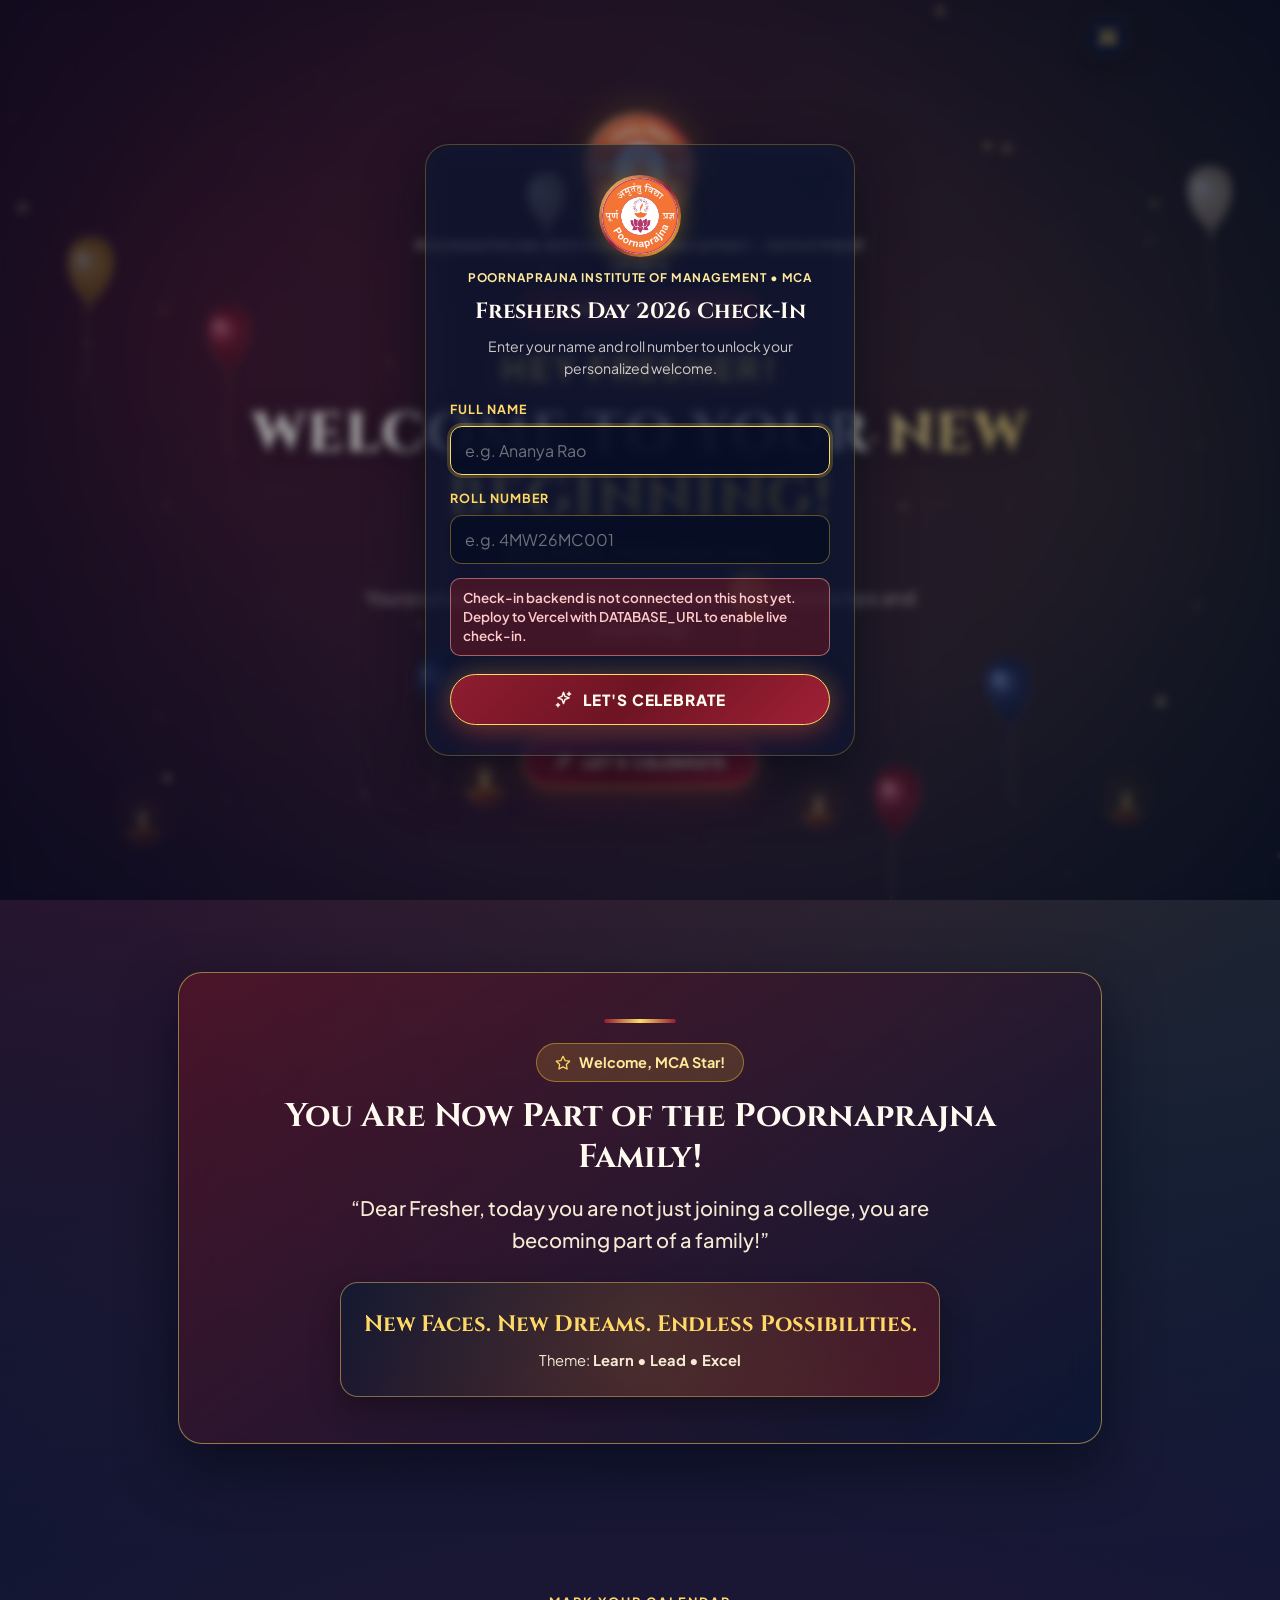
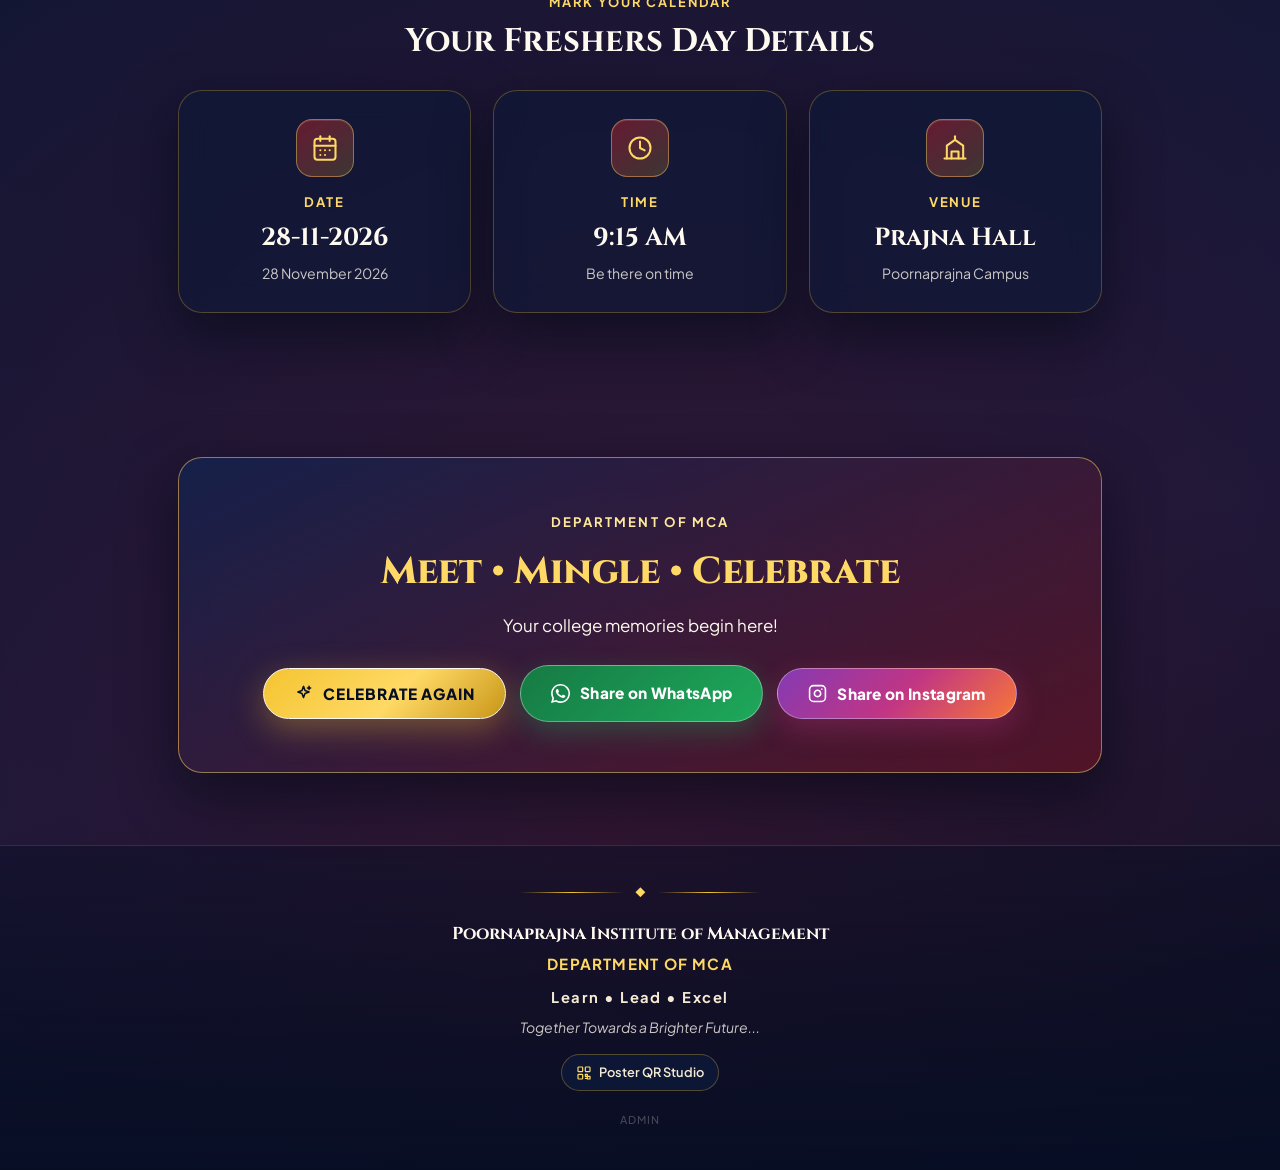
==== index.html @ b419ce78 "Add files via upload" ====
<!DOCTYPE html>
<html lang="en">
<head>
  <meta charset="UTF-8">
  <meta name="viewport" content="width=device-width, initial-scale=1.0, viewport-fit=cover">
  <title>Freshers Day 2026 | Poornaprajna Institute of Management – Department of MCA</title>
  <meta name="description" content="Welcome Freshers 2026! Poornaprajna Institute of Management – Department of MCA invites you to Freshers Day 2026 on 28 November 2026 at 9:15 AM in Prajna Hall. Learn • Lead • Excel.">
  <meta name="theme-color" content="#0A1633">

  <!-- Open Graph / WhatsApp Link Preview -->
  <meta property="og:type" content="website">
  <meta property="og:url" content="https://pim-freshers-2026.vercel.app/">
  <meta property="og:title" content="Welcome Freshers 2026 | Poornaprajna Institute of Management – Department of MCA">
  <meta property="og:description" content="A New Chapter Begins! Join us on 28 November 2026 at 9:15 AM in Prajna Hall. Together Towards a Brighter Future.">
  <link rel="canonical" href="https://pim-freshers-2026.vercel.app/">

  <!-- Favicon & PWA -->
  <link rel="icon" type="image/png" href="assets/logo.png">
  <link rel="apple-touch-icon" href="assets/logo.png">
  <link rel="manifest" href="manifest.webmanifest">

  <!-- Fonts with fast swap & system fallbacks -->
  <link rel="preconnect" href="https://fonts.googleapis.com">
  <link rel="preconnect" href="https://fonts.gstatic.com" crossorigin>
  <link href="https://fonts.googleapis.com/css2?family=Cinzel:wght@600;700;800&family=Plus+Jakarta+Sans:wght@400;500;600;700;800&display=swap" rel="stylesheet">

  <link rel="stylesheet" href="styles.css?v=10">
</head>
<body class="no-copy awaiting-session">
  <!-- Layer 1: Celebratory Floating Balloons & Starlight Sparkles -->
  <canvas id="bg-geometry-canvas" aria-hidden="true"></canvas>

  <!-- Layer 2: 3D Confetti Burst & Subtle Continuous Background Flutter -->
  <canvas id="confetti-canvas" aria-hidden="true"></canvas>

  <!-- Subtle Ambient Vignette -->
  <div class="ambient-vignette" aria-hidden="true"></div>

  <!-- Quick Check-In Gate (Shown only when no server-side session cookie is present) -->
  <div id="checkin-gate" class="checkin-gate" role="dialog" aria-modal="true" aria-labelledby="checkin-title" hidden>
    <div class="checkin-card glass-card">
      <div class="checkin-logo-ring">
        <img src="assets/logo.png" alt="Poornaprajna Institute of Management Official Logo" class="college-logo" width="84" height="84">
      </div>
      <p class="checkin-org">Poornaprajna Institute of Management • MCA</p>
      <h2 id="checkin-title" class="checkin-title">Freshers Day 2026 Check-In</h2>
      <p class="checkin-sub">Enter your name and roll number to unlock your personalized welcome.</p>

      <form id="checkin-form" class="checkin-form" novalidate>
        <div class="field-group">
          <label for="checkin-name">Full Name</label>
          <input
            id="checkin-name"
            name="name"
            type="text"
            placeholder="e.g. Ananya Rao"
            autocomplete="name"
            minlength="2"
            maxlength="80"
            required
          >
        </div>

        <div class="field-group">
          <label for="checkin-roll">Roll Number</label>
          <input
            id="checkin-roll"
            name="rollNo"
            type="text"
            placeholder="e.g. 4MW26MC001"
            autocomplete="off"
            autocapitalize="characters"
            minlength="2"
            maxlength="24"
            required
          >
        </div>

        <!-- Honeypot -->
        <input id="checkin-website" name="website" type="text" tabindex="-1" autocomplete="off" class="hp-field" aria-hidden="true">

        <p id="checkin-error" class="checkin-error" role="alert" hidden></p>

        <button id="checkin-submit" class="glow-btn primary-btn checkin-submit-btn" type="submit">
          <svg class="btn-icon" viewBox="0 0 24 24" fill="none" stroke="currentColor" stroke-width="1.9" stroke-linecap="round" stroke-linejoin="round" aria-hidden="true">
            <path d="M12 3l1.9 5.1L19 10l-5.1 1.9L12 17l-1.9-5.1L5 10l5.1-1.9z"/>
            <path d="M19 3v4M21 5h-4M5 17v4M7 19H3"/>
          </svg>
          <span>LET'S CELEBRATE</span>
        </button>
      </form>
    </div>
  </div>

  <!-- Minimal Floating Top Bar: Icon-Only Music Toggle -->
  <header class="top-bar">
    <div class="top-bar-inner">
      <button
        id="music-toggle"
        class="music-icon-btn"
        type="button"
        aria-pressed="false"
        aria-label="Toggle celebration chime music"
        title="Play celebration music"
      >
        <!-- Off state: Muted Music Note -->
        <svg class="icon-svg icon-music-off" viewBox="0 0 24 24" fill="none" stroke="currentColor" stroke-width="1.8" stroke-linecap="round" stroke-linejoin="round" aria-hidden="true">
          <path d="M9 18V5l12-2v13"/>
          <circle cx="6" cy="18" r="3"/>
          <circle cx="18" cy="16" r="3"/>
          <line x1="2" y1="2" x2="22" y2="22"/>
        </svg>
        <!-- On state: Animated Equalizer Waves -->
        <svg class="icon-svg icon-music-on" viewBox="0 0 24 24" fill="none" stroke="currentColor" stroke-width="2" stroke-linecap="round" aria-hidden="true">
          <line class="eq-bar eq-1" x1="4" y1="10" x2="4" y2="14"/>
          <line class="eq-bar eq-2" x1="9" y1="6" x2="9" y2="18"/>
          <line class="eq-bar eq-3" x1="14" y1="4" x2="14" y2="20"/>
          <line class="eq-bar eq-4" x1="19" y1="8" x2="19" y2="16"/>
        </svg>
      </button>
    </div>
  </header>

  <main id="main-content">
    <!-- SECTION 1: Welcome Screen -->
    <section id="welcome" class="section hero-section" aria-labelledby="hero-heading">
      <div class="container hero-container">
        <!-- Official College Logo -->
        <div class="logo-wrapper reveal-item">
          <div class="logo-ring">
            <img
              id="college-logo"
              src="assets/logo.png"
              alt="Poornaprajna Institute of Management Official Logo"
              class="college-logo"
              width="124"
              height="124"
              decoding="async"
            >
          </div>
          <p class="institution-banner">
            Poornaprajna Institute of Management – Department of MCA
          </p>
        </div>

        <div class="badge-row reveal-item">
          <span class="chapter-badge">
            <svg class="inline-icon" viewBox="0 0 24 24" fill="none" stroke="currentColor" stroke-width="1.8" stroke-linecap="round" stroke-linejoin="round" aria-hidden="true">
              <path d="M12 2l2.4 7.2L22 12l-7.6 2.8L12 22l-2.4-7.2L2 12l7.6-2.8z"/>
            </svg>
            <span>A New Chapter Begins!</span>
          </span>
        </div>

        <p id="hey-fresher-text" class="hey-fresher reveal-item">HEY FRESHER!</p>

        <h1 id="hero-heading" class="hero-title reveal-item">
          WELCOME TO YOUR <span class="gold-shimmer">NEW BEGINNING!</span>
        </h1>

        <p class="welcome-year-tag reveal-item">WELCOME FRESHERS 2026</p>

        <p class="hero-message reveal-item">
          Your journey starts here. Make memories, build friendships and dream big!
        </p>

        <!-- Quick Event Summary Strip -->
        <div class="hero-meta-strip reveal-item" aria-label="Quick event summary">
          <span class="meta-item">
            <svg class="inline-icon" viewBox="0 0 24 24" fill="none" stroke="currentColor" stroke-width="1.8" stroke-linecap="round" stroke-linejoin="round" aria-hidden="true">
              <rect x="3" y="4" width="18" height="18" rx="2"/>
              <line x1="16" y1="2" x2="16" y2="6"/>
              <line x1="8" y1="2" x2="8" y2="6"/>
              <line x1="3" y1="10" x2="21" y2="10"/>
            </svg>
            <span>28 Nov 2026</span>
          </span>
          <span class="meta-sep" aria-hidden="true">•</span>
          <span class="meta-item">
            <svg class="inline-icon" viewBox="0 0 24 24" fill="none" stroke="currentColor" stroke-width="1.8" stroke-linecap="round" stroke-linejoin="round" aria-hidden="true">
              <circle cx="12" cy="12" r="9"/>
              <polyline points="12 7 12 12 15.5 14"/>
            </svg>
            <span>9:15 AM</span>
          </span>
          <span class="meta-sep" aria-hidden="true">•</span>
          <span class="meta-item">
            <svg class="inline-icon" viewBox="0 0 24 24" fill="none" stroke="currentColor" stroke-width="1.8" stroke-linecap="round" stroke-linejoin="round" aria-hidden="true">
              <path d="M12 21s-6-5.33-6-10a6 6 0 1 1 12 0c0 4.67-6 10-6 10z"/>
              <circle cx="12" cy="11" r="2.2"/>
            </svg>
            <span>Prajna Hall</span>
          </span>
        </div>

        <div class="hero-cta-wrap reveal-item">
          <button id="btn-celebrate" class="glow-btn primary-btn" type="button">
            <svg class="btn-icon" viewBox="0 0 24 24" fill="none" stroke="currentColor" stroke-width="1.9" stroke-linecap="round" stroke-linejoin="round" aria-hidden="true">
              <path d="M12 3l1.9 5.1L19 10l-5.1 1.9L12 17l-1.9-5.1L5 10l5.1-1.9z"/>
              <path d="M19 3v4M21 5h-4M5 17v4M7 19H3"/>
            </svg>
            <span>LET'S CELEBRATE</span>
          </button>
        </div>
      </div>
    </section>

    <!-- SECTION 2: Personal Greeting -->
    <section id="greeting" class="section greeting-section" aria-labelledby="greeting-heading">
      <div class="container">
        <div class="glass-card personal-card reveal-on-scroll">
          <div class="card-accent-line" aria-hidden="true"></div>
          <div class="star-greeting-badge">
            <svg class="inline-icon" viewBox="0 0 24 24" fill="none" stroke="currentColor" stroke-width="1.9" stroke-linecap="round" stroke-linejoin="round" aria-hidden="true">
              <polygon points="12 2 15.09 8.26 22 9.27 17 14.14 18.18 21.02 12 17.77 5.82 21.02 7 14.14 2 9.27 8.91 8.26 12 2"/>
            </svg>
            <span>Welcome, <span id="fresher-name">MCA Star</span>!</span>
          </div>
          <h2 id="greeting-heading" class="section-heading">
            You Are Now Part of the Poornaprajna Family!
          </h2>
          <p class="greeting-quote">
            “Dear Fresher, today you are not just joining a college, you are becoming part of a family!”
          </p>

          <div class="dream-card">
            <div class="dream-card-glow" aria-hidden="true"></div>
            <p class="dream-card-text">
              New Faces. New Dreams. Endless Possibilities.
            </p>
            <p class="dream-card-sub">
              Theme: <strong>Learn • Lead • Excel</strong>
            </p>
          </div>
        </div>
      </div>
    </section>

    <!-- SECTION 3: Event Information -->
    <section id="event-info" class="section info-section" aria-labelledby="info-heading">
      <div class="container">
        <div class="section-header reveal-on-scroll">
          <span class="section-kicker">Mark Your Calendar</span>
          <h2 id="info-heading" class="section-heading">Your Freshers Day Details</h2>
        </div>

        <div class="info-grid">
          <article class="glass-card info-card reveal-on-scroll">
            <div class="info-icon-wrap" aria-hidden="true">
              <svg class="card-svg-icon" viewBox="0 0 24 24" fill="none" stroke="currentColor" stroke-width="1.75" stroke-linecap="round" stroke-linejoin="round">
                <rect x="3" y="4" width="18" height="18" rx="2.5"/>
                <line x1="16" y1="2" x2="16" y2="6"/>
                <line x1="8" y1="2" x2="8" y2="6"/>
                <line x1="3" y1="10" x2="21" y2="10"/>
                <path d="M8 14h.01M12 14h.01M16 14h.01M8 18h.01M12 18h.01"/>
              </svg>
            </div>
            <p class="info-label">Date</p>
            <p class="info-value">28-11-2026</p>
            <p class="info-sub">28 November 2026</p>
          </article>

          <article class="glass-card info-card reveal-on-scroll">
            <div class="info-icon-wrap" aria-hidden="true">
              <svg class="card-svg-icon" viewBox="0 0 24 24" fill="none" stroke="currentColor" stroke-width="1.75" stroke-linecap="round" stroke-linejoin="round">
                <circle cx="12" cy="12" r="9"/>
                <polyline points="12 6.5 12 12 16 14"/>
              </svg>
            </div>
            <p class="info-label">Time</p>
            <p class="info-value">9:15 AM</p>
            <p class="info-sub">Be there on time</p>
          </article>

          <article class="glass-card info-card reveal-on-scroll">
            <div class="info-icon-wrap" aria-hidden="true">
              <svg class="card-svg-icon" viewBox="0 0 24 24" fill="none" stroke="currentColor" stroke-width="1.75" stroke-linecap="round" stroke-linejoin="round">
                <path d="M3 21h18"/>
                <path d="M5 21V10l7-5 7 5v11"/>
                <path d="M9 21v-6h6v6"/>
                <path d="M12 5V2"/>
              </svg>
            </div>
            <p class="info-label">Venue</p>
            <p class="info-value">Prajna Hall</p>
            <p class="info-sub">Poornaprajna Campus</p>
          </article>
        </div>
      </div>
    </section>

    <!-- SECTION 4: Celebration -->
    <section id="celebration" class="section celebration-section" aria-labelledby="celebration-heading">
      <div class="container">
        <div class="glass-card celebration-card reveal-on-scroll">
          <span class="celebration-kicker">Department of MCA</span>
          <h2 id="celebration-heading" class="celebration-title">
            Meet • Mingle • Celebrate
          </h2>
          <p class="celebration-subtitle">
            Your college memories begin here!
          </p>

          <div class="celebration-actions">
            <button id="btn-celebrate-again" class="glow-btn gold-btn" type="button">
              <svg class="btn-icon" viewBox="0 0 24 24" fill="none" stroke="currentColor" stroke-width="2" stroke-linecap="round" stroke-linejoin="round" aria-hidden="true">
                <path d="M12 3l1.9 5.1L19 10l-5.1 1.9L12 17l-1.9-5.1L5 10l5.1-1.9z"/>
                <path d="M19 3v4M21 5h-4"/>
              </svg>
              <span>CELEBRATE AGAIN</span>
            </button>

            <a
              id="btn-whatsapp-share"
              class="glow-btn whatsapp-btn"
              href="https://wa.me/?text=Welcome%20to%20Poornaprajna%20Institute%20of%20Management%20%E2%80%93%20Department%20of%20MCA%20Freshers%20Day%202026!"
              target="_blank"
              rel="noopener noreferrer"
            >
              <svg class="btn-icon" viewBox="0 0 24 24" fill="currentColor" aria-hidden="true">
                <path d="M20.52 3.48A11.86 11.86 0 0 0 12.06 0C5.47 0 .11 5.36.11 11.95c0 2.11.55 4.16 1.6 5.98L0 24l6.23-1.63a11.9 11.9 0 0 0 5.83 1.49h.01c6.59 0 11.95-5.36 11.95-11.95 0-3.19-1.24-6.19-3.5-8.43zm-8.46 18.36h-.01a9.9 9.9 0 0 1-5.04-1.38l-.36-.21-3.7.97.99-3.6-.24-.37a9.89 9.89 0 0 1-1.52-5.3c0-5.47 4.45-9.92 9.93-9.92 2.65 0 5.14 1.03 7.01 2.91a9.86 9.86 0 0 1 2.91 7.01c0 5.47-4.46 9.92-9.93 9.92zm5.45-7.43c-.3-.15-1.76-.87-2.04-.97-.27-.1-.47-.15-.67.15-.2.3-.77.97-.94 1.17-.17.2-.35.22-.65.07-.3-.15-1.26-.46-2.4-1.48-.89-.79-1.49-1.77-1.66-2.07-.17-.3-.02-.46.13-.61.13-.13.3-.35.45-.52.15-.17.2-.3.3-.5.1-.2.05-.37-.02-.52-.07-.15-.67-1.62-.92-2.22-.24-.58-.49-.5-.67-.51h-.57c-.2 0-.52.07-.8.37-.27.3-1.04 1.02-1.04 2.49s1.07 2.89 1.22 3.09c.15.2 2.1 3.2 5.08 4.49.71.31 1.27.49 1.7.63.71.23 1.36.2 1.87.12.57-.09 1.76-.72 2.01-1.41.25-.7.25-1.29.17-1.41-.07-.12-.27-.2-.57-.35z"/>
              </svg>
              <span>Share on WhatsApp</span>
            </a>

            <button id="btn-instagram-share" class="glow-btn instagram-btn" type="button">
              <svg class="btn-icon" viewBox="0 0 24 24" fill="none" stroke="currentColor" stroke-width="2" stroke-linecap="round" stroke-linejoin="round" aria-hidden="true">
                <rect x="2" y="2" width="20" height="20" rx="5" ry="5"/>
                <path d="M16 11.37A4 4 0 1 1 12.63 8 4 4 0 0 1 16 11.37z"/>
                <line x1="17.5" y1="6.5" x2="17.51" y2="6.5"/>
              </svg>
              <span>Share on Instagram</span>
            </button>
          </div>
        </div>
      </div>
    </section>
  </main>

  <!-- Live toast announcement for celebration taps -->
  <div id="celebration-toast" class="celebration-toast" role="status" aria-live="polite" hidden>
    <svg class="inline-icon" viewBox="0 0 24 24" fill="none" stroke="currentColor" stroke-width="2" stroke-linecap="round" stroke-linejoin="round" aria-hidden="true">
      <polygon points="12 2 15.09 8.26 22 9.27 17 14.14 18.18 21.02 12 17.77 5.82 21.02 7 14.14 2 9.27 8.91 8.26 12 2"/>
    </svg>
    <span id="celebration-toast-text">Welcome, MCA Star! Let the celebrations begin!</span>
  </div>

  <!-- SECTION 5: Footer -->
  <footer class="site-footer">
    <div class="container footer-inner">
      <div class="footer-crest-line" aria-hidden="true">
        <span></span>
        <span class="diamond">◆</span>
        <span></span>
      </div>
      <p class="footer-inst">Poornaprajna Institute of Management</p>
      <p class="footer-dept">Department of MCA</p>
      <p class="footer-theme">Learn • Lead • Excel</p>
      <p class="footer-tagline">Together Towards a Brighter Future...</p>
      <p class="footer-qr-link-wrap">
        <a href="qr.html" class="footer-qr-link">
          <svg class="inline-icon" viewBox="0 0 24 24" fill="none" stroke="currentColor" stroke-width="1.8" stroke-linecap="round" stroke-linejoin="round" aria-hidden="true">
            <rect x="3" y="3" width="7" height="7" rx="1"/>
            <rect x="14" y="3" width="7" height="7" rx="1"/>
            <rect x="3" y="14" width="7" height="7" rx="1"/>
            <path d="M14 14h3v3h-3zM17 17h4v4h-4zM14 20h3"/>
          </svg>
          <span>Poster QR Studio</span>
        </a>
      </p>
      <p class="footer-admin-wrap">
        <a href="admin.html" class="footer-admin-link" aria-label="Coordinator Portal">Admin</a>
      </p>
    </div>
  </footer>

  <script src="app.js?v=10"></script>
</body>
</html>
---- styles.css ----
/* ==========================================================================
   Poornaprajna Institute of Management – Department of MCA
   Freshers Day 2026 | Mobile-First Celebration Theme
   Palette: Deep Navy, Maroon, Golden Yellow, Cream White
   ========================================================================== */

:root {
  --navy-950: #060e24;
  --navy-900: #0a1633;
  --navy-800: #112452;
  --navy-700: #1b3675;

  --maroon-900: #4c0c19;
  --maroon-800: #6e1423;
  --maroon-700: #8f1d31;

  --gold-600: #c89617;
  --gold-500: #f4c430;
  --gold-400: #ffd966;
  --gold-300: #ffe99c;

  --cream-100: #fffaf0;
  --cream-200: #f5ebd4;
  --cream-muted: rgba(255, 250, 240, 0.78);

  --glass-bg: rgba(13, 25, 56, 0.58);
  --glass-bg-maroon: linear-gradient(145deg, rgba(110, 20, 35, 0.52), rgba(10, 22, 51, 0.8));
  --glass-border: rgba(244, 196, 48, 0.28);
  --glass-border-strong: rgba(255, 217, 102, 0.5);

  --font-display: 'Cinzel', Georgia, serif;
  --font-sans: 'Plus Jakarta Sans', -apple-system, BlinkMacSystemFont, 'Segoe UI', Roboto, sans-serif;

  --radius-lg: 24px;
  --radius-md: 18px;
  --radius-pill: 999px;

  --shadow-glow-gold: 0 10px 32px rgba(244, 196, 48, 0.34);
  --shadow-glow-maroon: 0 10px 32px rgba(143, 29, 49, 0.48);
  --shadow-card: 0 22px 54px rgba(3, 8, 22, 0.6);
}

/* Reset & Base */
*,
*::before,
*::after {
  box-sizing: border-box;
  margin: 0;
  padding: 0;
}

html {
  scroll-behavior: smooth;
  -webkit-text-size-adjust: 100%;
}

body {
  min-height: 100vh;
  font-family: var(--font-sans);
  color: var(--cream-100);
  background:
    radial-gradient(circle at 14% 12%, rgba(143, 29, 49, 0.44) 0%, transparent 46%),
    radial-gradient(circle at 86% 18%, rgba(244, 196, 48, 0.14) 0%, transparent 42%),
    radial-gradient(circle at 50% 85%, rgba(110, 20, 35, 0.34) 0%, transparent 52%),
    linear-gradient(165deg, var(--navy-950) 0%, var(--navy-900) 45%, #12183c 78%, var(--navy-950) 100%);
  overflow-x: hidden;
  line-height: 1.6;
}

/* Anti-copy protection on celebration content while keeping form inputs editable */
body.no-copy {
  -webkit-user-select: none;
  user-select: none;
  -webkit-touch-callout: none;
}

body.no-copy input,
body.no-copy textarea {
  -webkit-user-select: text;
  user-select: text;
  -webkit-touch-callout: default;
}

body.awaiting-session #main-content {
  opacity: 0;
}

body.gate-open {
  overflow: hidden;
}

/* Check-In Gate Modal */
.checkin-gate {
  position: fixed;
  inset: 0;
  z-index: 70;
  display: flex;
  align-items: center;
  justify-content: center;
  padding: 20px 16px;
  background: rgba(5, 11, 28, 0.36);
  backdrop-filter: blur(5px);
  -webkit-backdrop-filter: blur(5px);
}

.checkin-gate[hidden] {
  display: none;
}

.checkin-card {
  width: 100%;
  max-width: 430px;
  padding: 30px 24px;
  text-align: center;
  background: linear-gradient(155deg, rgba(16, 32, 74, 0.92), rgba(92, 16, 30, 0.86));
  border-color: var(--glass-border-strong);
}

.checkin-logo-ring {
  width: 82px;
  height: 82px;
  margin: 0 auto 12px;
  padding: 3px;
  border-radius: 50%;
  background: linear-gradient(135deg, var(--gold-400), var(--maroon-700), var(--gold-500));
  box-shadow: 0 0 24px rgba(244, 196, 48, 0.35);
}

.checkin-org {
  font-size: 0.74rem;
  font-weight: 700;
  letter-spacing: 0.08em;
  text-transform: uppercase;
  color: var(--gold-300);
  margin-bottom: 6px;
}

.checkin-title {
  font-family: var(--font-display);
  font-size: 1.38rem;
  font-weight: 700;
  color: var(--cream-100);
  margin-bottom: 6px;
}

.checkin-sub {
  font-size: 0.88rem;
  color: var(--cream-muted);
  margin-bottom: 20px;
}

.checkin-form {
  display: flex;
  flex-direction: column;
  gap: 14px;
  text-align: left;
}

.checkin-form[hidden] {
  display: none;
}

.field-group {
  display: flex;
  flex-direction: column;
  gap: 6px;
}

.field-group label {
  font-size: 0.78rem;
  font-weight: 700;
  letter-spacing: 0.08em;
  text-transform: uppercase;
  color: var(--gold-400);
}

.field-group input {
  width: 100%;
  padding: 13px 14px;
  border-radius: 12px;
  border: 1px solid rgba(244, 196, 48, 0.38);
  background: rgba(6, 14, 36, 0.85);
  color: var(--cream-100);
  font-family: var(--font-sans);
  font-size: 1rem;
  transition: border-color 0.2s ease, box-shadow 0.2s ease;
}

.field-group input::placeholder {
  color: rgba(255, 250, 240, 0.42);
}

.field-group input:focus {
  outline: none;
  border-color: var(--gold-400);
  box-shadow: 0 0 0 3px rgba(244, 196, 48, 0.22);
}

.hp-field {
  position: absolute;
  left: -9999px;
  opacity: 0;
  pointer-events: none;
}

.checkin-error {
  padding: 10px 12px;
  border-radius: 10px;
  background: rgba(185, 28, 28, 0.28);
  border: 1px solid rgba(252, 165, 165, 0.55);
  color: #fecaca;
  font-size: 0.84rem;
  font-weight: 600;
  line-height: 1.4;
}

.checkin-error[hidden] {
  display: none;
}

.checkin-submit-btn {
  width: 100%;
  margin-top: 4px;
}

.checkin-submit-btn:disabled {
  opacity: 0.7;
  cursor: wait;
  transform: none;
}

.checkin-ready {
  display: flex;
  flex-direction: column;
  align-items: center;
  gap: 12px;
  padding-top: 4px;
}

.checkin-ready[hidden] {
  display: none;
}

.ready-badge {
  display: inline-flex;
  align-items: center;
  gap: 7px;
  padding: 6px 14px;
  border-radius: var(--radius-pill);
  background: rgba(16, 185, 129, 0.18);
  border: 1px solid rgba(16, 185, 129, 0.45);
  color: #a7f3d0;
  font-size: 0.8rem;
  font-weight: 700;
  letter-spacing: 0.04em;
}

.ready-badge .inline-icon {
  color: #6ee7b7;
}

.ready-greeting {
  font-family: var(--font-display);
  font-size: 1.55rem;
  font-weight: 800;
  color: var(--gold-400);
  line-height: 1.2;
}

.ready-sub {
  font-size: 0.92rem;
  color: var(--cream-200);
  margin-bottom: 6px;
}

/* Fullscreen Canvases */
#bg-geometry-canvas {
  position: fixed;
  inset: 0;
  width: 100%;
  height: 100%;
  pointer-events: none;
  z-index: 0;
}

#confetti-canvas {
  position: fixed;
  inset: 0;
  width: 100%;
  height: 100%;
  pointer-events: none;
  z-index: 50;
}

.ambient-vignette {
  position: fixed;
  inset: 0;
  pointer-events: none;
  z-index: 1;
  background: radial-gradient(circle at 50% 45%, transparent 48%, rgba(4, 9, 24, 0.55) 100%);
}

/* Inline & Button SVG Icons */
.inline-icon {
  width: 16px;
  height: 16px;
  flex-shrink: 0;
  color: var(--gold-400);
}

.btn-icon {
  width: 19px;
  height: 19px;
  flex-shrink: 0;
}

.card-svg-icon {
  width: 28px;
  height: 28px;
  color: var(--gold-400);
}

/* Top Floating Bar (Icon-Only Music Control) */
.top-bar {
  position: fixed;
  top: 0;
  left: 0;
  right: 0;
  z-index: 40;
  padding: max(14px, env(safe-area-inset-top)) 18px 8px;
  pointer-events: none;
}

.top-bar-inner {
  max-width: 980px;
  margin: 0 auto;
  display: flex;
  align-items: center;
  justify-content: flex-end;
}

.music-icon-btn {
  pointer-events: auto;
  width: 46px;
  height: 46px;
  border-radius: 50%;
  display: inline-flex;
  align-items: center;
  justify-content: center;
  background: rgba(10, 22, 51, 0.72);
  border: 1px solid var(--glass-border);
  backdrop-filter: blur(14px);
  -webkit-backdrop-filter: blur(14px);
  color: var(--gold-400);
  cursor: pointer;
  box-shadow: 0 8px 24px rgba(0, 0, 0, 0.35);
  transition: transform 0.2s ease, border-color 0.2s ease, background 0.2s ease, box-shadow 0.2s ease;
  -webkit-tap-highlight-color: transparent;
}

.music-icon-btn:hover,
.music-icon-btn:focus-visible {
  border-color: var(--gold-400);
  background: rgba(110, 20, 35, 0.85);
  box-shadow: 0 10px 28px rgba(244, 196, 48, 0.24);
  outline: none;
  transform: translateY(-1px) scale(1.04);
}

.music-icon-btn .icon-svg {
  width: 20px;
  height: 20px;
}

.music-icon-btn .icon-music-on {
  display: none;
}

.music-icon-btn[aria-pressed="true"] {
  border-color: var(--gold-400);
  background: linear-gradient(135deg, rgba(110, 20, 35, 0.92), rgba(244, 196, 48, 0.26));
  color: var(--gold-300);
  box-shadow: 0 0 20px rgba(244, 196, 48, 0.32);
}

.music-icon-btn[aria-pressed="true"] .icon-music-off {
  display: none;
}

.music-icon-btn[aria-pressed="true"] .icon-music-on {
  display: block;
}

.music-icon-btn[aria-pressed="true"] .eq-bar {
  transform-box: fill-box;
  transform-origin: center;
  animation: eqBounce 0.9s ease-in-out infinite alternate;
}

.music-icon-btn[aria-pressed="true"] .eq-2 { animation-delay: 0.18s; }
.music-icon-btn[aria-pressed="true"] .eq-3 { animation-delay: 0.34s; }
.music-icon-btn[aria-pressed="true"] .eq-4 { animation-delay: 0.12s; }

/* Layout Containers & Sections */
main {
  position: relative;
  z-index: 2;
}

.container {
  width: 100%;
  max-width: 960px;
  margin: 0 auto;
  padding: 0 18px;
}

.section {
  position: relative;
  padding: 56px 0;
}

/* SECTION 1: Hero / Welcome */
.hero-section {
  min-height: 100svh;
  display: flex;
  flex-direction: column;
  justify-content: center;
  align-items: center;
  text-align: center;
  padding: 58px 0 28px;
}

.hero-container {
  display: flex;
  flex-direction: column;
  align-items: center;
}

.logo-wrapper {
  display: flex;
  flex-direction: column;
  align-items: center;
  gap: 10px;
  margin-bottom: 12px;
}

.logo-ring {
  position: relative;
  width: 104px;
  height: 104px;
  padding: 4px;
  border-radius: 50%;
  background: linear-gradient(135deg, var(--gold-400), var(--maroon-700), var(--gold-500));
  box-shadow: 0 0 36px rgba(244, 196, 48, 0.35), 0 14px 32px rgba(0, 0, 0, 0.5);
  display: flex;
  align-items: center;
  justify-content: center;
}

.college-logo {
  width: 100%;
  height: 100%;
  object-fit: contain;
  border-radius: 50%;
  background: #ffffff;
  display: block;
}

.institution-banner {
  font-size: 0.86rem;
  font-weight: 700;
  letter-spacing: 0.06em;
  text-transform: uppercase;
  color: var(--cream-200);
  max-width: 460px;
}

.badge-row {
  margin-bottom: 14px;
}

.chapter-badge {
  display: inline-flex;
  align-items: center;
  gap: 8px;
  padding: 7px 18px;
  border-radius: var(--radius-pill);
  background: linear-gradient(90deg, rgba(110, 20, 35, 0.86), rgba(143, 29, 49, 0.86));
  border: 1px solid var(--glass-border-strong);
  color: var(--gold-300);
  font-size: 0.8rem;
  font-weight: 700;
  letter-spacing: 0.07em;
  text-transform: uppercase;
  box-shadow: 0 6px 20px rgba(110, 20, 35, 0.45);
}

.hey-fresher {
  font-size: clamp(1.35rem, 4.8vw, 2.1rem);
  font-weight: 800;
  letter-spacing: 0.1em;
  color: var(--gold-400);
  margin-bottom: 8px;
  text-shadow: 0 4px 20px rgba(244, 196, 48, 0.35);
}

.hero-title {
  font-family: var(--font-display);
  font-size: clamp(1.85rem, 6.4vw, 3.45rem);
  font-weight: 800;
  line-height: 1.15;
  letter-spacing: 0.03em;
  color: var(--cream-100);
  max-width: 780px;
  margin-bottom: 12px;
  text-shadow: 0 6px 28px rgba(0, 0, 0, 0.55);
}

.gold-shimmer {
  background: linear-gradient(95deg, var(--gold-300) 0%, var(--gold-500) 45%, #fff3c4 65%, var(--gold-600) 100%);
  background-size: 200% auto;
  -webkit-background-clip: text;
  background-clip: text;
  color: transparent;
  animation: shimmerText 4.5s linear infinite;
}

.welcome-year-tag {
  font-size: 0.92rem;
  font-weight: 800;
  letter-spacing: 0.22em;
  color: var(--cream-200);
  margin-bottom: 16px;
  opacity: 0.92;
}

.hero-message {
  font-size: clamp(1rem, 3vw, 1.18rem);
  color: var(--cream-muted);
  max-width: 560px;
  margin-bottom: 22px;
}

.hero-meta-strip {
  display: inline-flex;
  flex-wrap: wrap;
  justify-content: center;
  align-items: center;
  gap: 8px 14px;
  padding: 10px 20px;
  border-radius: var(--radius-pill);
  background: rgba(13, 25, 56, 0.68);
  border: 1px solid var(--glass-border);
  backdrop-filter: blur(12px);
  -webkit-backdrop-filter: blur(12px);
  font-size: 0.86rem;
  font-weight: 600;
  color: var(--cream-100);
  margin-bottom: 28px;
}

.meta-item {
  display: inline-flex;
  align-items: center;
  gap: 6px;
}

.meta-sep {
  color: var(--gold-500);
}

.hero-cta-wrap {
  display: flex;
  justify-content: center;
  width: 100%;
}

/* Glowing Buttons */
.glow-btn {
  display: inline-flex;
  align-items: center;
  justify-content: center;
  gap: 10px;
  padding: 15px 30px;
  border-radius: var(--radius-pill);
  border: 1px solid transparent;
  font-family: var(--font-sans);
  font-size: 0.96rem;
  font-weight: 800;
  letter-spacing: 0.06em;
  text-transform: uppercase;
  text-decoration: none;
  cursor: pointer;
  transition: transform 0.22s ease, box-shadow 0.22s ease, filter 0.22s ease;
  -webkit-tap-highlight-color: transparent;
}

.glow-btn:hover,
.glow-btn:focus-visible {
  transform: translateY(-2px) scale(1.02);
  outline: none;
}

.glow-btn:active {
  transform: translateY(0) scale(0.98);
}

.primary-btn {
  background: linear-gradient(135deg, var(--maroon-700) 0%, var(--maroon-800) 48%, #a12036 100%);
  border-color: var(--gold-400);
  color: var(--cream-100);
  box-shadow: var(--shadow-glow-maroon), 0 0 24px rgba(244, 196, 48, 0.28);
}

.primary-btn:hover,
.primary-btn:focus-visible {
  box-shadow: 0 14px 36px rgba(143, 29, 49, 0.65), 0 0 32px rgba(244, 196, 48, 0.5);
}

.gold-btn {
  background: linear-gradient(135deg, var(--gold-500) 0%, var(--gold-400) 55%, var(--gold-600) 100%);
  color: var(--navy-950);
  border-color: var(--cream-100);
  box-shadow: var(--shadow-glow-gold);
}

.gold-btn:hover,
.gold-btn:focus-visible {
  box-shadow: 0 14px 40px rgba(244, 196, 48, 0.6);
}

.whatsapp-btn {
  background: linear-gradient(135deg, #167a44 0%, #1ea95b 100%);
  color: #ffffff;
  border-color: rgba(255, 255, 255, 0.35);
  box-shadow: 0 10px 28px rgba(30, 169, 91, 0.32);
  text-transform: none;
  letter-spacing: 0.02em;
}

.whatsapp-btn:hover,
.whatsapp-btn:focus-visible {
  box-shadow: 0 14px 34px rgba(30, 169, 91, 0.52);
}

.instagram-btn {
  background: linear-gradient(135deg, #833ab4 0%, #c13584 52%, #f77737 100%);
  color: #ffffff;
  border-color: rgba(255, 255, 255, 0.35);
  box-shadow: 0 10px 28px rgba(193, 53, 132, 0.32);
  text-transform: none;
  letter-spacing: 0.02em;
}

.instagram-btn:hover,
.instagram-btn:focus-visible {
  box-shadow: 0 14px 34px rgba(193, 53, 132, 0.52);
}

/* Glassmorphism Cards */
.glass-card {
  position: relative;
  border-radius: var(--radius-lg);
  background: var(--glass-bg);
  border: 1px solid var(--glass-border);
  backdrop-filter: blur(16px);
  -webkit-backdrop-filter: blur(16px);
  box-shadow: var(--shadow-card);
  overflow: hidden;
}

/* SECTION 2: Personal Greeting */
.personal-card {
  padding: 36px 22px;
  text-align: center;
  background: var(--glass-bg-maroon);
  border-color: var(--glass-border-strong);
}

.card-accent-line {
  width: 72px;
  height: 4px;
  margin: 0 auto 20px;
  border-radius: 99px;
  background: linear-gradient(90deg, var(--maroon-700), var(--gold-400), var(--maroon-700));
}

.star-greeting-badge {
  display: inline-flex;
  align-items: center;
  gap: 8px;
  padding: 7px 18px;
  border-radius: var(--radius-pill);
  background: rgba(244, 196, 48, 0.16);
  border: 1px solid rgba(244, 196, 48, 0.45);
  color: var(--gold-300);
  font-size: 0.9rem;
  font-weight: 700;
  margin-bottom: 14px;
}

.section-heading {
  font-family: var(--font-display);
  font-size: clamp(1.35rem, 4.5vw, 2.05rem);
  font-weight: 700;
  color: var(--cream-100);
  line-height: 1.25;
  margin-bottom: 14px;
}

.greeting-quote {
  font-size: clamp(1.02rem, 3.2vw, 1.25rem);
  font-weight: 500;
  color: var(--cream-200);
  max-width: 640px;
  margin: 0 auto 26px;
}

.dream-card {
  position: relative;
  max-width: 600px;
  margin: 0 auto;
  padding: 24px 20px;
  border-radius: var(--radius-md);
  background: linear-gradient(135deg, rgba(10, 22, 51, 0.85), rgba(110, 20, 35, 0.55));
  border: 1px solid rgba(255, 217, 102, 0.45);
  box-shadow: 0 12px 30px rgba(0, 0, 0, 0.32);
  overflow: hidden;
  transition: transform 0.3s ease;
}

.dream-card:hover {
  transform: translateY(-3px);
}

.dream-card-glow {
  position: absolute;
  inset: -40%;
  background: radial-gradient(circle, rgba(244, 196, 48, 0.14), transparent 65%);
  animation: gentlePulse 4.5s ease-in-out infinite;
  pointer-events: none;
}

.dream-card-text {
  position: relative;
  font-family: var(--font-display);
  font-size: clamp(1.1rem, 3.6vw, 1.4rem);
  font-weight: 700;
  color: var(--gold-400);
  margin-bottom: 6px;
}

.dream-card-sub {
  position: relative;
  font-size: 0.92rem;
  color: var(--cream-200);
}

/* SECTION 3: Event Information */
.section-header {
  text-align: center;
  margin-bottom: 28px;
}

.section-kicker {
  display: inline-block;
  font-size: 0.8rem;
  font-weight: 700;
  letter-spacing: 0.16em;
  text-transform: uppercase;
  color: var(--gold-400);
  margin-bottom: 8px;
}

.info-grid {
  display: grid;
  grid-template-columns: 1fr;
  gap: 16px;
}

.info-card {
  padding: 28px 20px;
  text-align: center;
  transition: transform 0.25s ease, border-color 0.25s ease, box-shadow 0.25s ease;
}

.info-card:hover {
  transform: translateY(-4px);
  border-color: var(--gold-400);
  box-shadow: 0 18px 42px rgba(3, 8, 22, 0.65), 0 0 24px rgba(244, 196, 48, 0.16);
}

.info-icon-wrap {
  width: 58px;
  height: 58px;
  margin: 0 auto 14px;
  border-radius: 16px;
  background: linear-gradient(145deg, rgba(143, 29, 49, 0.68), rgba(244, 196, 48, 0.18));
  border: 1px solid rgba(255, 217, 102, 0.42);
  display: flex;
  align-items: center;
  justify-content: center;
  box-shadow: inset 0 1px 0 rgba(255, 255, 255, 0.12);
}

.info-label {
  font-size: 0.82rem;
  font-weight: 700;
  text-transform: uppercase;
  letter-spacing: 0.14em;
  color: var(--gold-400);
  margin-bottom: 6px;
}

.info-value {
  font-family: var(--font-display);
  font-size: 1.55rem;
  font-weight: 700;
  color: var(--cream-100);
  margin-bottom: 4px;
}

.info-sub {
  font-size: 0.88rem;
  color: var(--cream-muted);
}

/* SECTION 4: Celebration */
.celebration-card {
  padding: 38px 22px;
  text-align: center;
  background: linear-gradient(155deg, rgba(17, 36, 82, 0.72), rgba(110, 20, 35, 0.62));
  border-color: var(--glass-border-strong);
}

.celebration-kicker {
  display: inline-block;
  font-size: 0.82rem;
  font-weight: 700;
  letter-spacing: 0.16em;
  text-transform: uppercase;
  color: var(--gold-300);
  margin-bottom: 10px;
}

.celebration-title {
  font-family: var(--font-display);
  font-size: clamp(1.5rem, 5vw, 2.35rem);
  font-weight: 800;
  color: var(--gold-400);
  margin-bottom: 10px;
}

.celebration-subtitle {
  font-size: 1.06rem;
  color: var(--cream-100);
  margin-bottom: 26px;
}

.celebration-actions {
  display: flex;
  flex-direction: column;
  align-items: center;
  justify-content: center;
  gap: 14px;
}

.celebration-actions .glow-btn {
  width: 100%;
  max-width: 300px;
}

/* Toast Notification */
.celebration-toast {
  position: fixed;
  bottom: 22px;
  left: 50%;
  transform: translateX(-50%) translateY(16px);
  z-index: 60;
  width: min(92vw, 430px);
  padding: 13px 20px;
  border-radius: var(--radius-pill);
  background: linear-gradient(135deg, rgba(10, 22, 51, 0.95), rgba(110, 20, 35, 0.95));
  border: 1px solid var(--gold-400);
  color: var(--gold-300);
  display: inline-flex;
  align-items: center;
  justify-content: center;
  gap: 10px;
  text-align: center;
  font-size: 0.9rem;
  font-weight: 700;
  box-shadow: 0 14px 36px rgba(0, 0, 0, 0.55);
  opacity: 0;
  transition: opacity 0.25s ease, transform 0.25s ease;
  pointer-events: none;
}

.celebration-toast[hidden] {
  display: none;
}

.celebration-toast.is-visible {
  opacity: 1;
  transform: translateX(-50%) translateY(0);
}

/* SECTION 5: Footer */
.site-footer {
  position: relative;
  z-index: 2;
  padding: 36px 0 calc(40px + env(safe-area-inset-bottom));
  text-align: center;
  border-top: 1px solid rgba(244, 196, 48, 0.2);
  background: linear-gradient(to bottom, rgba(6, 14, 36, 0.4), rgba(6, 14, 36, 0.92));
}

.footer-crest-line {
  display: flex;
  align-items: center;
  justify-content: center;
  gap: 12px;
  max-width: 240px;
  margin: 0 auto 18px;
}

.footer-crest-line span:not(.diamond) {
  flex: 1;
  height: 1px;
  background: linear-gradient(90deg, transparent, var(--gold-500), transparent);
}

.footer-crest-line .diamond {
  color: var(--gold-400);
  font-size: 0.8rem;
}

.footer-inst {
  font-family: var(--font-display);
  font-size: 1.08rem;
  font-weight: 700;
  color: var(--cream-100);
  margin-bottom: 4px;
}

.footer-dept {
  font-size: 0.95rem;
  font-weight: 700;
  color: var(--gold-400);
  letter-spacing: 0.08em;
  text-transform: uppercase;
  margin-bottom: 10px;
}

.footer-theme {
  font-size: 0.92rem;
  font-weight: 700;
  color: var(--cream-200);
  letter-spacing: 0.1em;
  margin-bottom: 6px;
}

.footer-tagline {
  font-size: 0.88rem;
  font-style: italic;
  color: var(--cream-muted);
  margin-bottom: 16px;
}

.footer-qr-link-wrap {
  margin-top: 8px;
}

.footer-qr-link {
  display: inline-flex;
  align-items: center;
  gap: 7px;
  padding: 7px 14px;
  border-radius: var(--radius-pill);
  border: 1px solid rgba(244, 196, 48, 0.3);
  background: rgba(15, 29, 64, 0.65);
  color: var(--cream-200);
  font-size: 0.8rem;
  font-weight: 600;
  text-decoration: none;
  transition: border-color 0.2s ease, color 0.2s ease;
}

.footer-qr-link:hover,
.footer-qr-link:focus-visible {
  border-color: var(--gold-400);
  color: var(--gold-300);
  outline: none;
}

.footer-admin-wrap {
  margin-top: 14px;
}

.footer-admin-link {
  font-size: 0.68rem;
  font-weight: 500;
  letter-spacing: 0.08em;
  text-transform: uppercase;
  color: rgba(255, 250, 240, 0.24);
  text-decoration: none;
  transition: color 0.2s ease;
}

.footer-admin-link:hover,
.footer-admin-link:focus-visible {
  color: rgba(255, 217, 102, 0.65);
  outline: none;
}

/* Reveal Animations */
.reveal-item {
  opacity: 0;
  transform: translateY(18px);
  animation: fadeUpIn 0.7s cubic-bezier(0.2, 0.8, 0.2, 1) forwards;
}

.reveal-item:nth-child(1) { animation-delay: 0.05s; }
.reveal-item:nth-child(2) { animation-delay: 0.14s; }
.reveal-item:nth-child(3) { animation-delay: 0.22s; }
.reveal-item:nth-child(4) { animation-delay: 0.30s; }
.reveal-item:nth-child(5) { animation-delay: 0.38s; }
.reveal-item:nth-child(6) { animation-delay: 0.46s; }
.reveal-item:nth-child(7) { animation-delay: 0.54s; }
.reveal-item:nth-child(8) { animation-delay: 0.62s; }

.reveal-on-scroll {
  opacity: 0;
  transform: translateY(24px);
  transition: opacity 0.65s ease, transform 0.65s ease;
}

.reveal-on-scroll.is-visible {
  opacity: 1;
  transform: translateY(0);
}

/* Responsive Tablet & Desktop Breakpoints */
@media (min-width: 640px) {
  .section {
    padding: 72px 0;
  }

  .logo-ring {
    width: 112px;
    height: 112px;
  }

  .personal-card {
    padding: 46px 40px;
  }

  .info-grid {
    grid-template-columns: repeat(3, 1fr);
    gap: 22px;
  }

  .celebration-card {
    padding: 50px 42px;
  }

  .celebration-actions {
    flex-direction: row;
    flex-wrap: wrap;
  }

  .celebration-actions .glow-btn {
    width: auto;
    min-width: 210px;
  }
}

/* Keyframes */
@keyframes fadeUpIn {
  to {
    opacity: 1;
    transform: translateY(0);
  }
}

@keyframes shimmerText {
  to {
    background-position: 200% center;
  }
}

@keyframes gentlePulse {
  0%, 100% { opacity: 0.7; transform: scale(1); }
  50% { opacity: 1; transform: scale(1.08); }
}

@keyframes scrollWheel {
  0% { opacity: 1; transform: translate(-50%, 0); }
  80% { opacity: 0; transform: translate(-50%, 12px); }
  100% { opacity: 0; transform: translate(-50%, 12px); }
}

@keyframes eqBounce {
  0% { transform: scaleY(0.45); }
  100% { transform: scaleY(1.15); }
}

/* Accessibility: Respect Reduced Motion */
@media (prefers-reduced-motion: reduce) {
  html {
    scroll-behavior: auto;
  }

  *,
  *::before,
  *::after {
    animation-duration: 0.01ms !important;
    animation-iteration-count: 1 !important;
    transition-duration: 0.01ms !important;
  }

  .reveal-item,
  .reveal-on-scroll {
    opacity: 1;
    transform: none;
  }
}
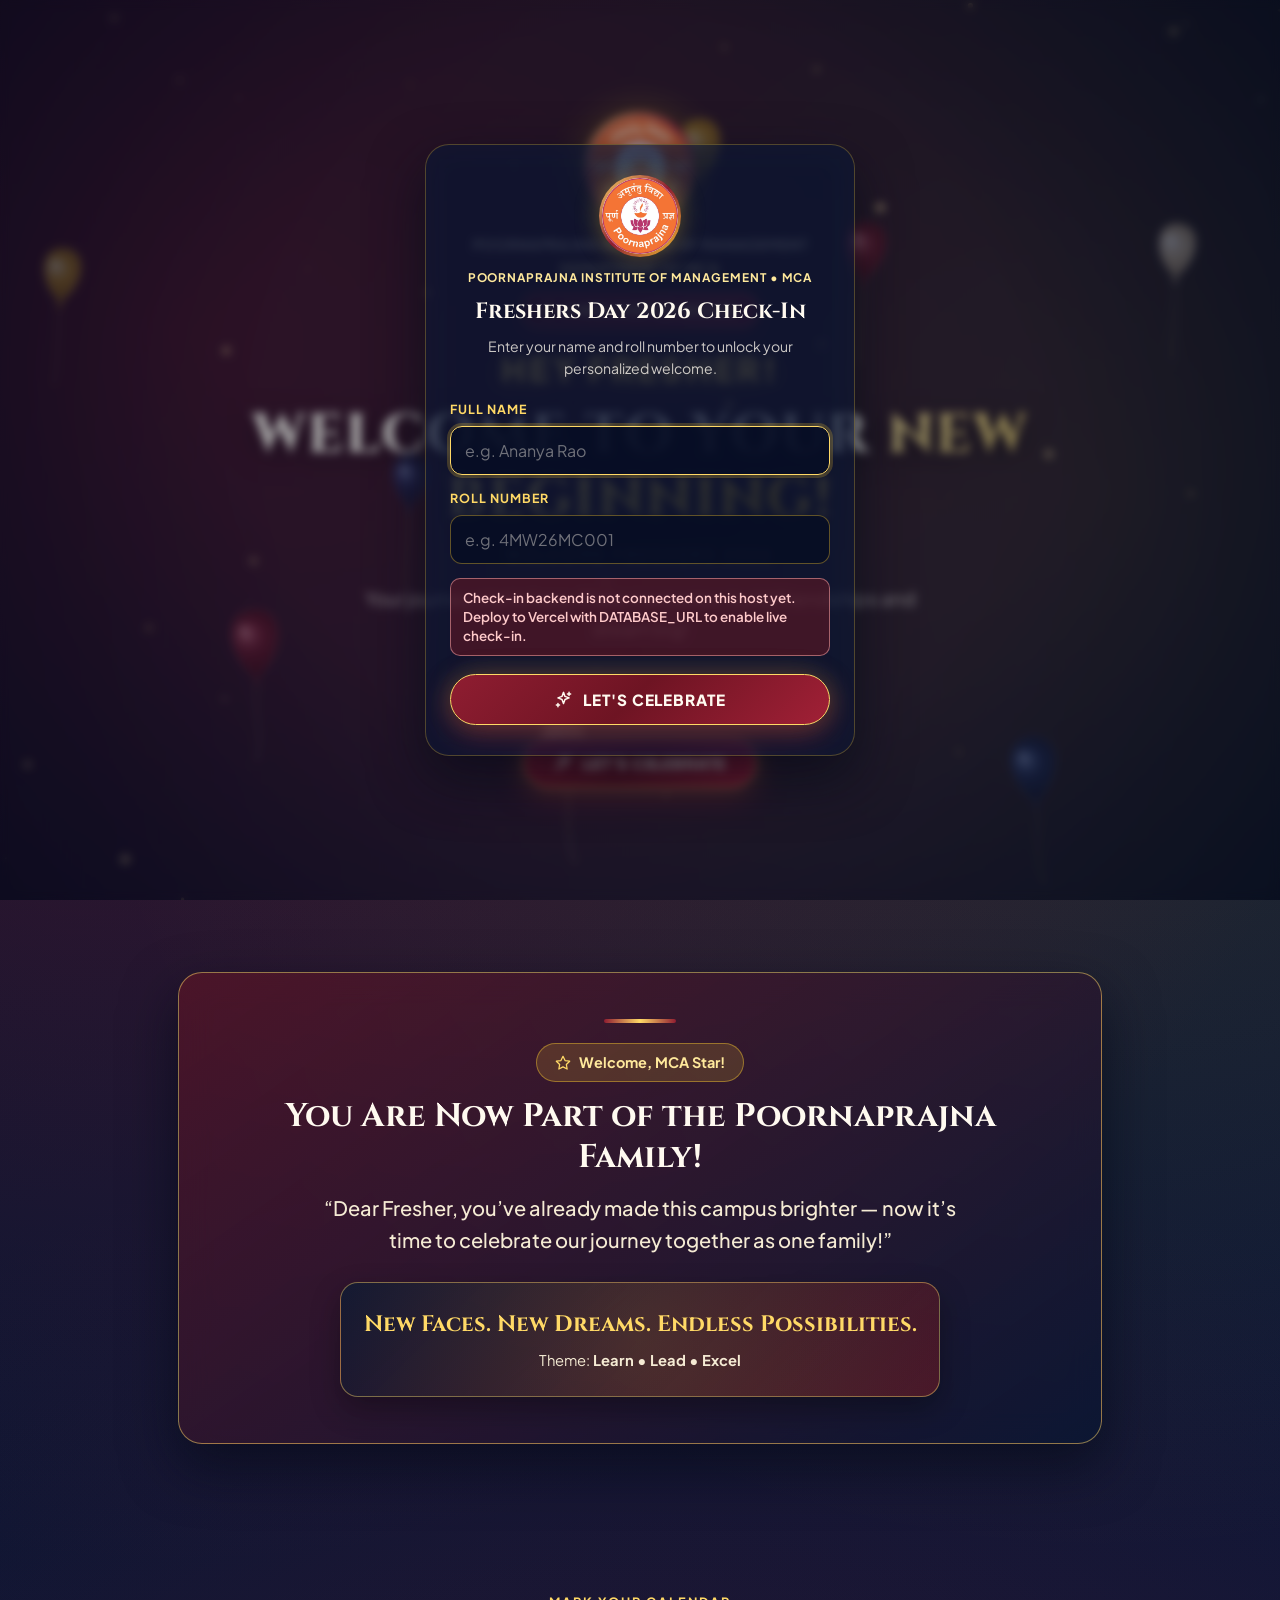
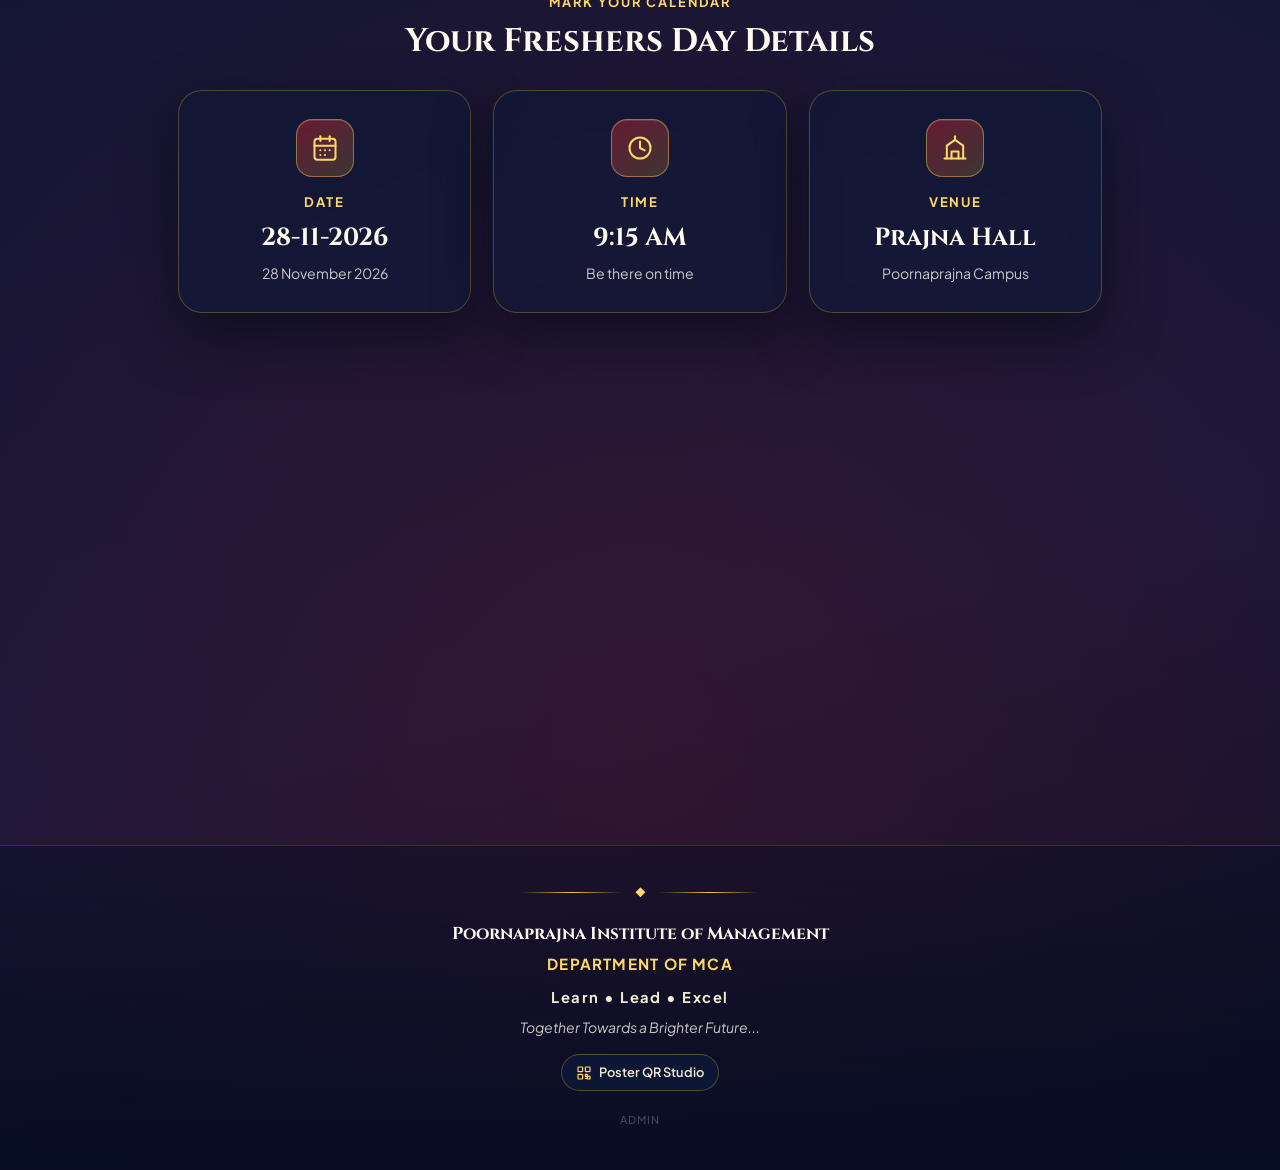
==== commit c5c1bdfc: "Add files via upload" ====
--- a/index.html
+++ b/index.html
@@ -24,7 +24,7 @@
   <link rel="preconnect" href="https://fonts.gstatic.com" crossorigin>
   <link href="https://fonts.googleapis.com/css2?family=Cinzel:wght@600;700;800&family=Plus+Jakarta+Sans:wght@400;500;600;700;800&display=swap" rel="stylesheet">
 
-  <link rel="stylesheet" href="styles.css?v=10">
+  <link rel="stylesheet" href="styles.css?v=12">
 </head>
 <body class="no-copy awaiting-session">
   <!-- Layer 1: Celebratory Floating Balloons & Starlight Sparkles -->
@@ -91,35 +91,6 @@
       </form>
     </div>
   </div>
-
-  <!-- Minimal Floating Top Bar: Icon-Only Music Toggle -->
-  <header class="top-bar">
-    <div class="top-bar-inner">
-      <button
-        id="music-toggle"
-        class="music-icon-btn"
-        type="button"
-        aria-pressed="false"
-        aria-label="Toggle celebration chime music"
-        title="Play celebration music"
-      >
-        <!-- Off state: Muted Music Note -->
-        <svg class="icon-svg icon-music-off" viewBox="0 0 24 24" fill="none" stroke="currentColor" stroke-width="1.8" stroke-linecap="round" stroke-linejoin="round" aria-hidden="true">
-          <path d="M9 18V5l12-2v13"/>
-          <circle cx="6" cy="18" r="3"/>
-          <circle cx="18" cy="16" r="3"/>
-          <line x1="2" y1="2" x2="22" y2="22"/>
-        </svg>
-        <!-- On state: Animated Equalizer Waves -->
-        <svg class="icon-svg icon-music-on" viewBox="0 0 24 24" fill="none" stroke="currentColor" stroke-width="2" stroke-linecap="round" aria-hidden="true">
-          <line class="eq-bar eq-1" x1="4" y1="10" x2="4" y2="14"/>
-          <line class="eq-bar eq-2" x1="9" y1="6" x2="9" y2="18"/>
-          <line class="eq-bar eq-3" x1="14" y1="4" x2="14" y2="20"/>
-          <line class="eq-bar eq-4" x1="19" y1="8" x2="19" y2="16"/>
-        </svg>
-      </button>
-    </div>
-  </header>
 
   <main id="main-content">
     <!-- SECTION 1: Welcome Screen -->
@@ -139,7 +110,8 @@
             >
           </div>
           <p class="institution-banner">
-            Poornaprajna Institute of Management – Department of MCA
+            Poornaprajna Institute of Management
+            <span class="dept-line">Department of MCA</span>
           </p>
         </div>
 
@@ -220,7 +192,7 @@
             You Are Now Part of the Poornaprajna Family!
           </h2>
           <p class="greeting-quote">
-            “Dear Fresher, today you are not just joining a college, you are becoming part of a family!”
+            “Dear Fresher, you’ve already made this campus brighter — now it’s time to celebrate our journey together as one family!”
           </p>
 
           <div class="dream-card">
@@ -374,6 +346,6 @@
     </div>
   </footer>
 
-  <script src="app.js?v=10"></script>
+  <script src="app.js?v=11"></script>
 </body>
 </html>
--- a/styles.css
+++ b/styles.css
@@ -114,6 +114,8 @@
   text-align: center;
   background: linear-gradient(155deg, rgba(16, 32, 74, 0.92), rgba(92, 16, 30, 0.86));
   border-color: var(--glass-border-strong);
+  backdrop-filter: blur(32px);
+  -webkit-backdrop-filter: blur(32px);
 }
 
 .checkin-logo-ring {
@@ -472,7 +474,13 @@
   letter-spacing: 0.06em;
   text-transform: uppercase;
   color: var(--cream-200);
-  max-width: 460px;
+  max-width: 480px;
+}
+
+.dept-line {
+  display: block;
+  margin-top: 2px;
+  color: var(--gold-300);
 }
 
 .badge-row {
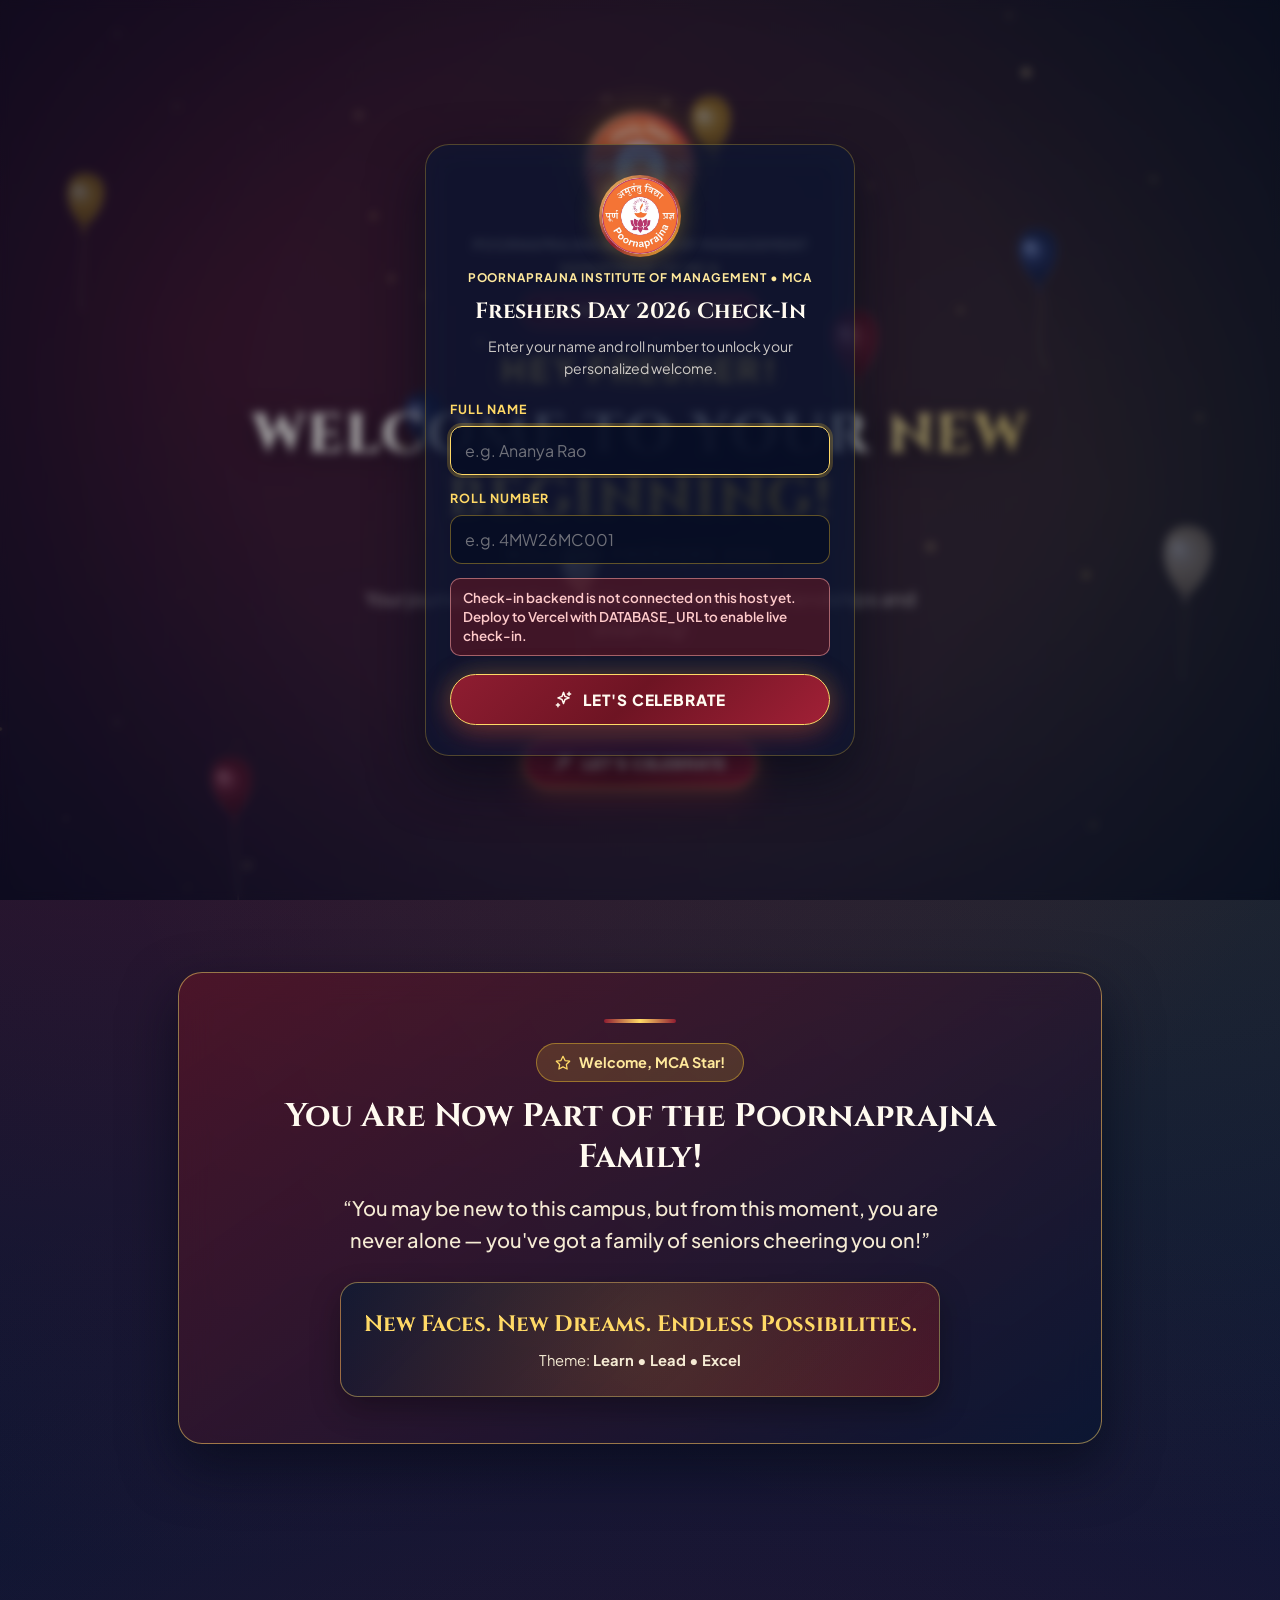
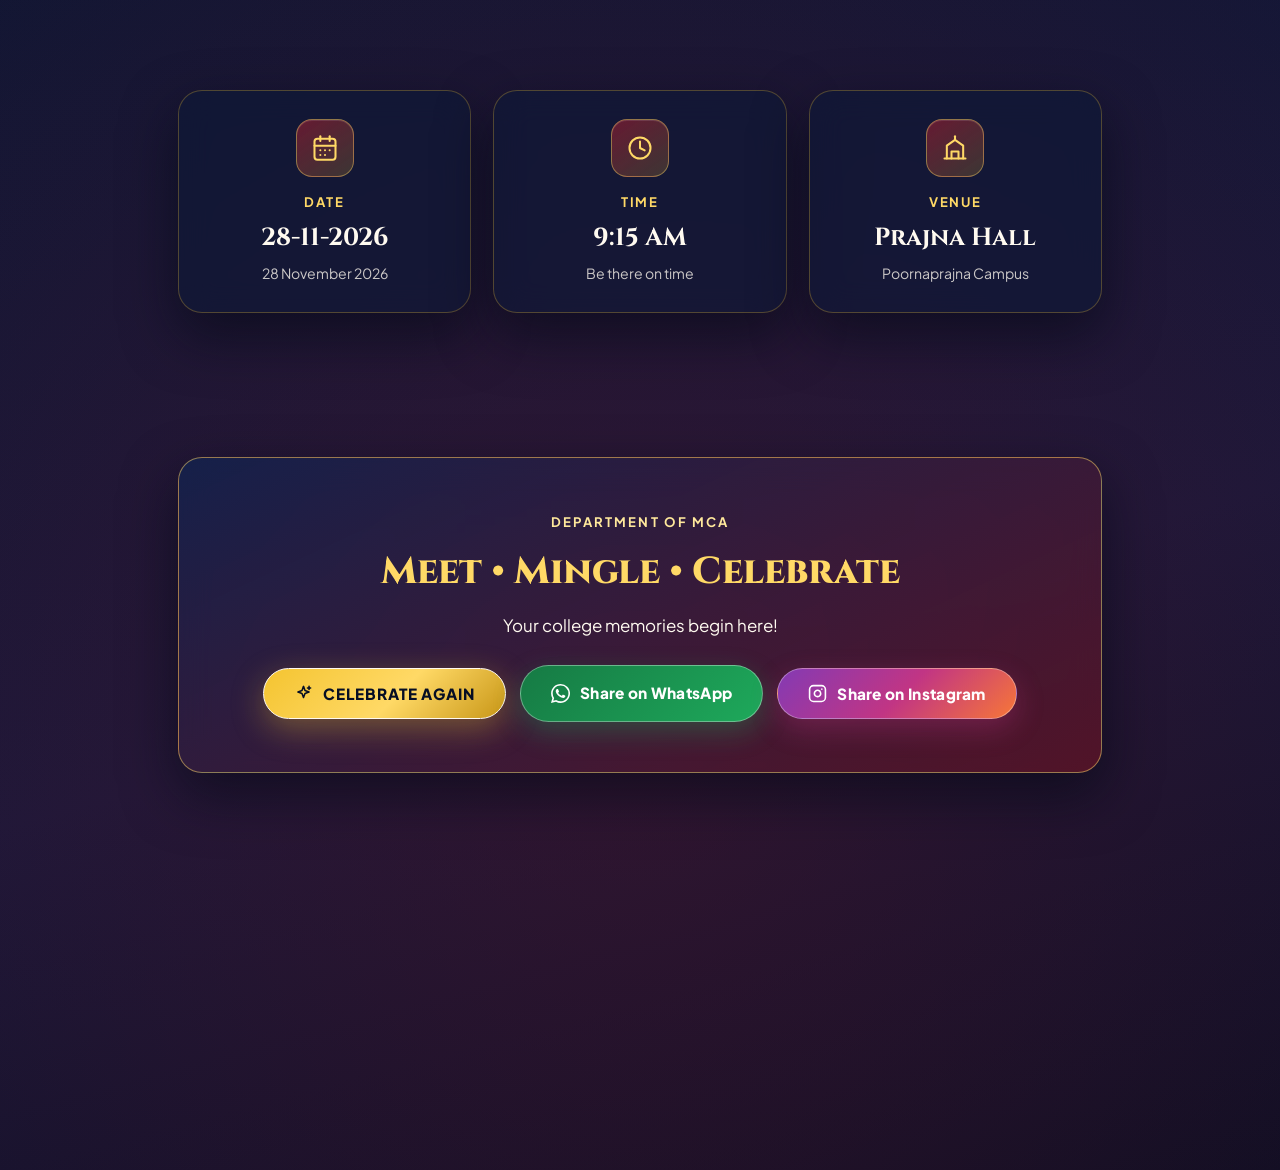
==== commit 0aa75a4c: "Add files via upload" ====
--- a/index.html
+++ b/index.html
@@ -192,7 +192,7 @@
             You Are Now Part of the Poornaprajna Family!
           </h2>
           <p class="greeting-quote">
-            “Dear Fresher, you’ve already made this campus brighter — now it’s time to celebrate our journey together as one family!”
+            “You may be new to this campus, but from this moment, you are never alone — you've got a family of seniors cheering you on!”
           </p>
 
           <div class="dream-card">
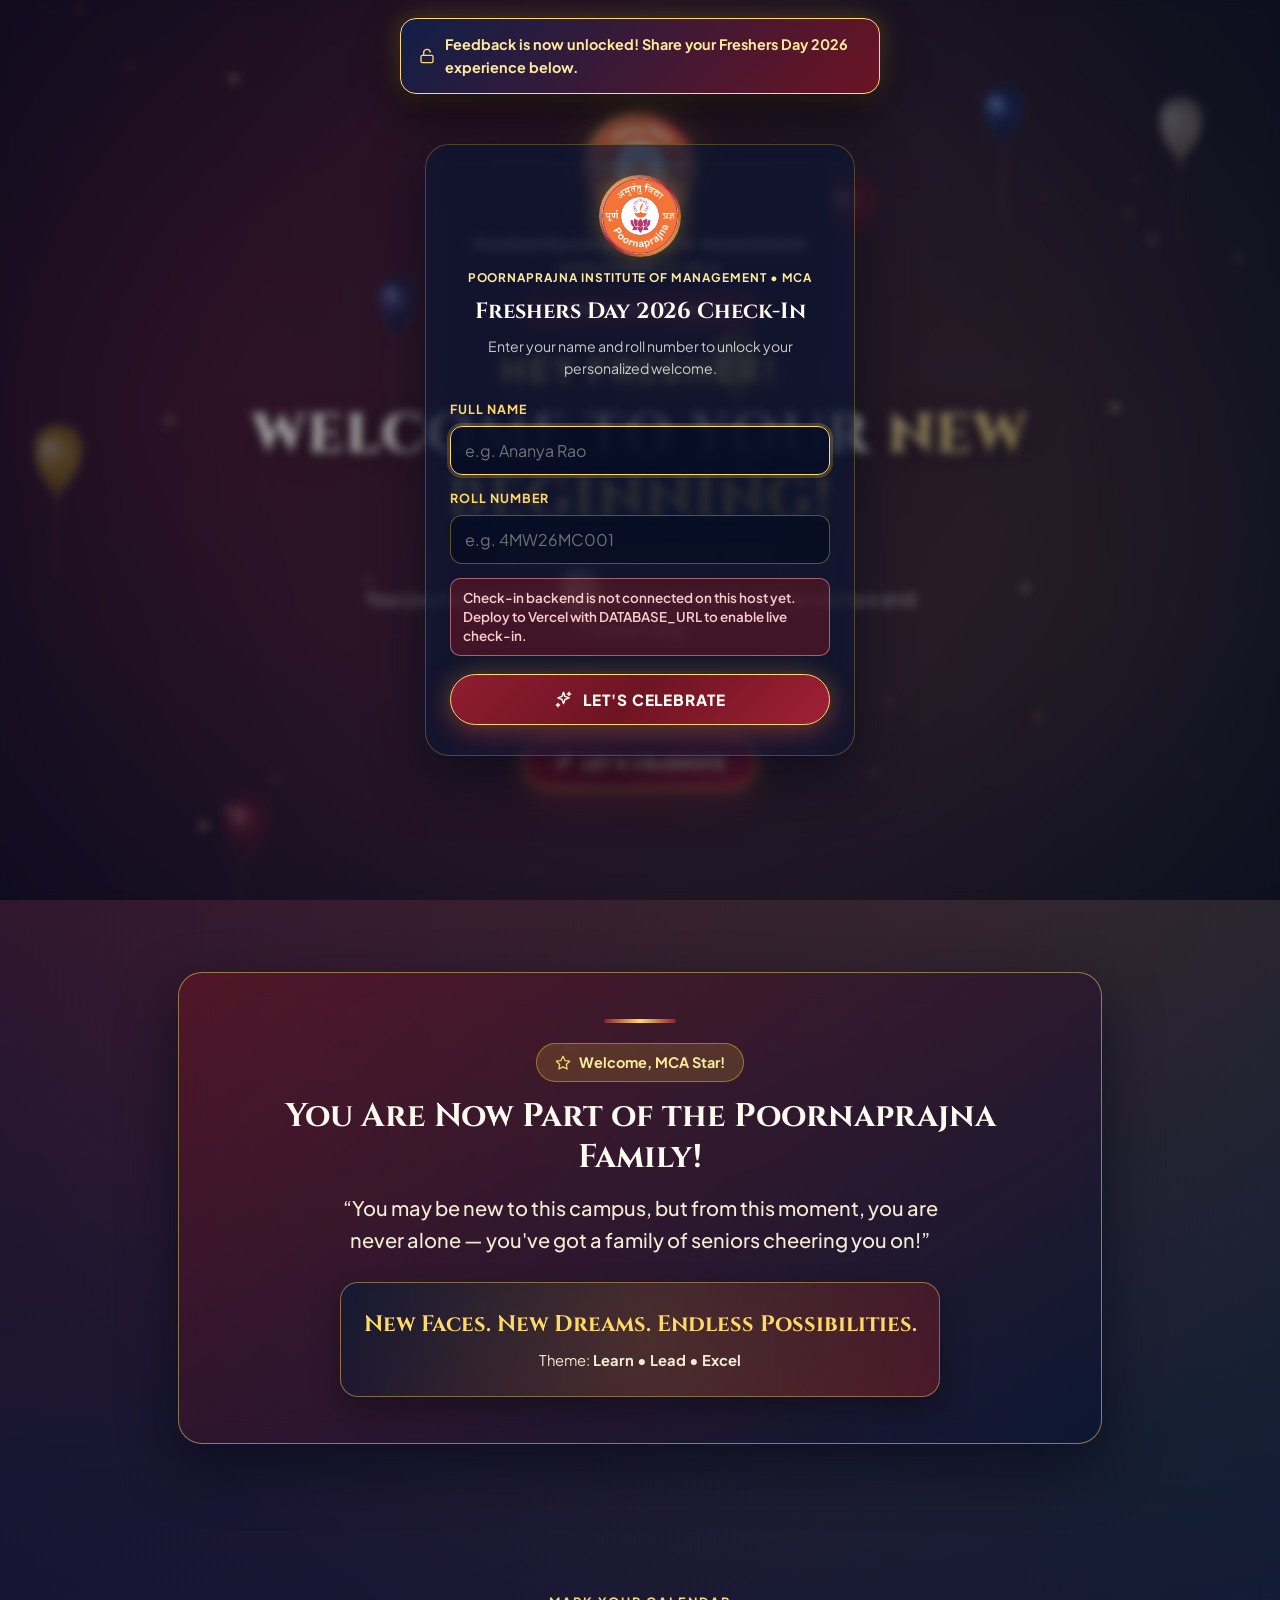
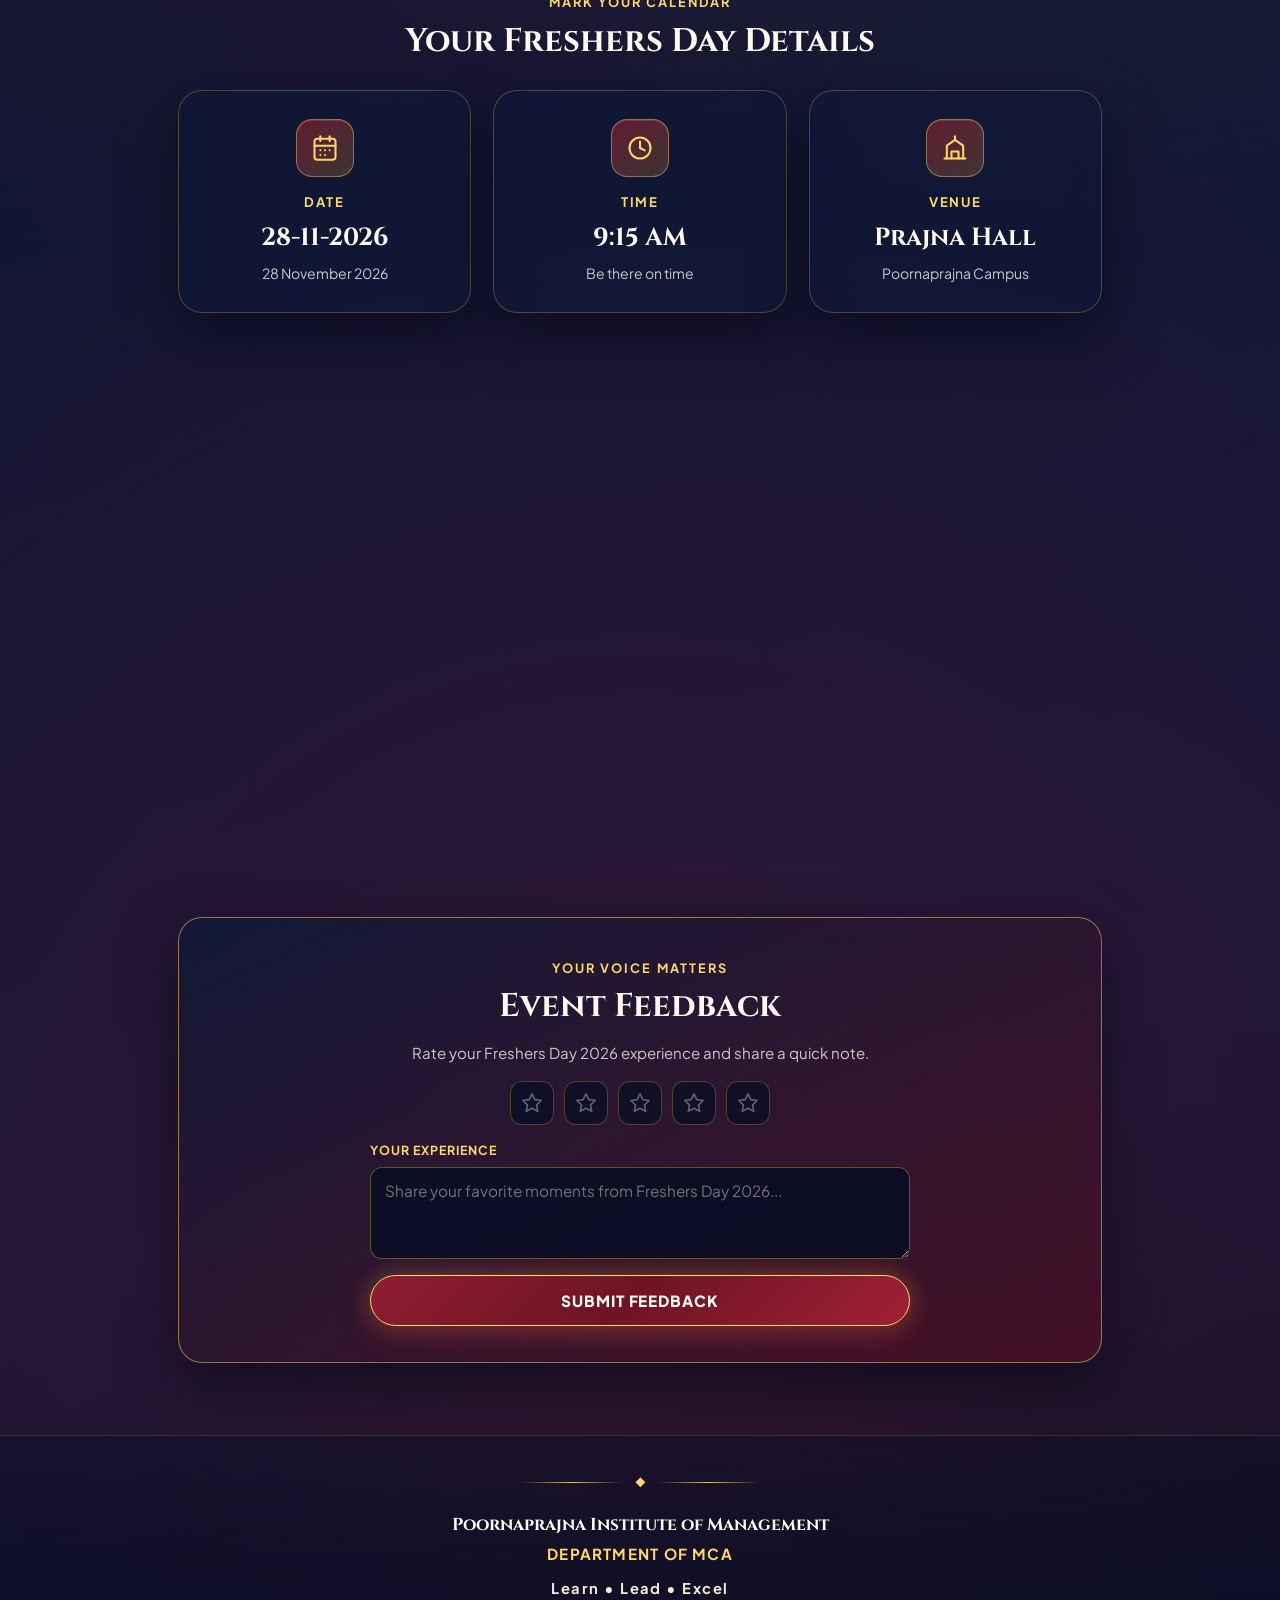
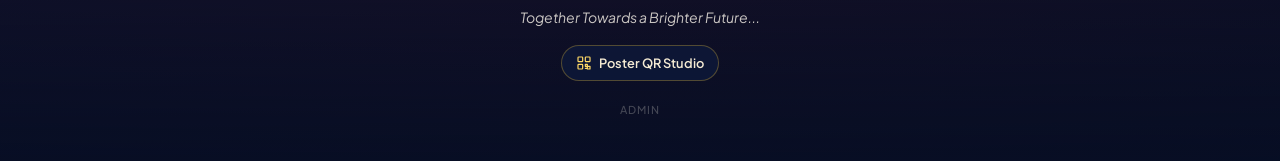
==== commit 14475e74: "Add files via upload" ====
--- a/index.html
+++ b/index.html
@@ -24,7 +24,7 @@
   <link rel="preconnect" href="https://fonts.gstatic.com" crossorigin>
   <link href="https://fonts.googleapis.com/css2?family=Cinzel:wght@600;700;800&family=Plus+Jakarta+Sans:wght@400;500;600;700;800&display=swap" rel="stylesheet">
 
-  <link rel="stylesheet" href="styles.css?v=12">
+  <link rel="stylesheet" href="styles.css?v=14">
 </head>
 <body class="no-copy awaiting-session">
   <!-- Layer 1: Celebratory Floating Balloons & Starlight Sparkles -->
@@ -307,7 +307,95 @@
         </div>
       </div>
     </section>
+
+    <!-- SECTION 5: Event Feedback (Locked until scheduled unlock time; tied to Roll No) -->
+    <section id="feedback-section" class="section feedback-section" aria-labelledby="feedback-heading">
+      <div class="container">
+        <div class="glass-card feedback-card reveal-on-scroll">
+          <span class="section-kicker">Your Voice Matters</span>
+          <h2 id="feedback-heading" class="section-heading">Event Feedback</h2>
+
+          <!-- Locked View -->
+          <div id="feedback-locked" class="feedback-locked">
+            <div class="lock-icon-wrap" aria-hidden="true">
+              <svg class="card-svg-icon" viewBox="0 0 24 24" fill="none" stroke="currentColor" stroke-width="1.8" stroke-linecap="round" stroke-linejoin="round">
+                <rect x="3" y="11" width="18" height="11" rx="2" ry="2"/>
+                <path d="M7 11V7a5 5 0 0 1 10 0v4"/>
+              </svg>
+            </div>
+            <p class="feedback-lock-title">Feedback is currently locked</p>
+            <p id="feedback-unlock-label" class="feedback-lock-sub">
+              Unlocks on 26 November 2026 at 12:30 PM
+            </p>
+            <div id="feedback-countdown" class="countdown-pill" aria-live="polite">--:--:--</div>
+          </div>
+
+          <!-- Unlocked Form View -->
+          <form id="feedback-form" class="feedback-form" hidden novalidate>
+            <p class="feedback-form-sub">Rate your Freshers Day 2026 experience and share a quick note.</p>
+
+            <div class="star-rating" role="radiogroup" aria-label="Event rating">
+              <button type="button" class="star-btn" data-rating="1" aria-label="1 star">
+                <svg viewBox="0 0 24 24" fill="none" stroke="currentColor" stroke-width="1.8" stroke-linecap="round" stroke-linejoin="round"><polygon points="12 2 15.09 8.26 22 9.27 17 14.14 18.18 21.02 12 17.77 5.82 21.02 7 14.14 2 9.27 8.91 8.26 12 2"/></svg>
+              </button>
+              <button type="button" class="star-btn" data-rating="2" aria-label="2 stars">
+                <svg viewBox="0 0 24 24" fill="none" stroke="currentColor" stroke-width="1.8" stroke-linecap="round" stroke-linejoin="round"><polygon points="12 2 15.09 8.26 22 9.27 17 14.14 18.18 21.02 12 17.77 5.82 21.02 7 14.14 2 9.27 8.91 8.26 12 2"/></svg>
+              </button>
+              <button type="button" class="star-btn" data-rating="3" aria-label="3 stars">
+                <svg viewBox="0 0 24 24" fill="none" stroke="currentColor" stroke-width="1.8" stroke-linecap="round" stroke-linejoin="round"><polygon points="12 2 15.09 8.26 22 9.27 17 14.14 18.18 21.02 12 17.77 5.82 21.02 7 14.14 2 9.27 8.91 8.26 12 2"/></svg>
+              </button>
+              <button type="button" class="star-btn" data-rating="4" aria-label="4 stars">
+                <svg viewBox="0 0 24 24" fill="none" stroke="currentColor" stroke-width="1.8" stroke-linecap="round" stroke-linejoin="round"><polygon points="12 2 15.09 8.26 22 9.27 17 14.14 18.18 21.02 12 17.77 5.82 21.02 7 14.14 2 9.27 8.91 8.26 12 2"/></svg>
+              </button>
+              <button type="button" class="star-btn" data-rating="5" aria-label="5 stars">
+                <svg viewBox="0 0 24 24" fill="none" stroke="currentColor" stroke-width="1.8" stroke-linecap="round" stroke-linejoin="round"><polygon points="12 2 15.09 8.26 22 9.27 17 14.14 18.18 21.02 12 17.77 5.82 21.02 7 14.14 2 9.27 8.91 8.26 12 2"/></svg>
+              </button>
+            </div>
+
+            <div class="field-group">
+              <label for="feedback-comment">Your Experience</label>
+              <textarea
+                id="feedback-comment"
+                rows="3"
+                maxlength="500"
+                placeholder="Share your favorite moments from Freshers Day 2026..."
+                required
+              ></textarea>
+            </div>
+
+            <p id="feedback-error" class="checkin-error" role="alert" hidden></p>
+
+            <button id="feedback-submit" class="glow-btn primary-btn feedback-submit-btn" type="submit">
+              <span>Submit Feedback</span>
+            </button>
+          </form>
+
+          <!-- Submitted View -->
+          <div id="feedback-done" class="feedback-done" hidden>
+            <div class="ready-badge">
+              <svg class="inline-icon" viewBox="0 0 24 24" fill="none" stroke="currentColor" stroke-width="2" stroke-linecap="round" stroke-linejoin="round" aria-hidden="true">
+                <path d="M22 11.08V12a10 10 0 1 1-5.93-9.14"/>
+                <polyline points="22 4 12 14.01 9 11.01"/>
+              </svg>
+              <span>Feedback Recorded</span>
+            </div>
+            <p id="feedback-done-text" class="feedback-done-text">
+              Thank you for sharing your feedback!
+            </p>
+          </div>
+        </div>
+      </div>
+    </section>
   </main>
+
+  <!-- 5-Second Feedback Unlock Alert Banner -->
+  <div id="feedback-unlock-alert" class="unlock-alert" role="alert" aria-live="assertive" hidden>
+    <svg class="inline-icon" viewBox="0 0 24 24" fill="none" stroke="currentColor" stroke-width="2" stroke-linecap="round" stroke-linejoin="round" aria-hidden="true">
+      <rect x="3" y="11" width="18" height="11" rx="2" ry="2"/>
+      <path d="M7 11V7a5 5 0 0 1 9.9-1"/>
+    </svg>
+    <span>Feedback is now unlocked! Share your Freshers Day 2026 experience below.</span>
+  </div>
 
   <!-- Live toast announcement for celebration taps -->
   <div id="celebration-toast" class="celebration-toast" role="status" aria-live="polite" hidden>
@@ -346,6 +434,6 @@
     </div>
   </footer>
 
-  <script src="app.js?v=11"></script>
+  <script src="app.js?v=13"></script>
 </body>
 </html>
--- a/styles.css
+++ b/styles.css
@@ -423,7 +423,8 @@
 
 /* SECTION 1: Hero / Welcome */
 .hero-section {
-  min-height: 100svh;
+  min-height: 100vh;
+  min-height: 100lvh;
   display: flex;
   flex-direction: column;
   justify-content: center;
@@ -913,6 +914,177 @@
   transform: translateX(-50%) translateY(0);
 }
 
+/* SECTION 5: Event Feedback */
+.feedback-card {
+  padding: 36px 22px;
+  text-align: center;
+  background: linear-gradient(155deg, rgba(13, 25, 56, 0.78), rgba(92, 16, 30, 0.56));
+  border-color: var(--glass-border-strong);
+}
+
+.feedback-locked {
+  display: flex;
+  flex-direction: column;
+  align-items: center;
+  gap: 10px;
+}
+
+.lock-icon-wrap {
+  width: 56px;
+  height: 56px;
+  border-radius: 16px;
+  background: rgba(244, 196, 48, 0.14);
+  border: 1px solid rgba(255, 217, 102, 0.4);
+  display: flex;
+  align-items: center;
+  justify-content: center;
+}
+
+.feedback-lock-title {
+  font-size: 1.05rem;
+  font-weight: 700;
+  color: var(--cream-100);
+}
+
+.feedback-lock-sub {
+  font-size: 0.9rem;
+  color: var(--cream-muted);
+}
+
+.countdown-pill {
+  margin-top: 4px;
+  padding: 8px 20px;
+  border-radius: var(--radius-pill);
+  background: rgba(6, 14, 36, 0.8);
+  border: 1px solid rgba(244, 196, 48, 0.45);
+  color: var(--gold-400);
+  font-family: var(--font-display);
+  font-size: 1.05rem;
+  font-weight: 700;
+  letter-spacing: 0.08em;
+}
+
+.feedback-form {
+  max-width: 540px;
+  margin: 0 auto;
+  display: flex;
+  flex-direction: column;
+  gap: 16px;
+  text-align: left;
+}
+
+.feedback-form-sub {
+  text-align: center;
+  font-size: 0.94rem;
+  color: var(--cream-muted);
+}
+
+.star-rating {
+  display: flex;
+  justify-content: center;
+  gap: 10px;
+}
+
+.star-btn {
+  width: 44px;
+  height: 44px;
+  border-radius: 12px;
+  border: 1px solid rgba(244, 196, 48, 0.28);
+  background: rgba(6, 14, 36, 0.72);
+  color: rgba(255, 250, 240, 0.35);
+  display: inline-flex;
+  align-items: center;
+  justify-content: center;
+  cursor: pointer;
+  transition: transform 0.16s ease, color 0.16s ease, border-color 0.16s ease, background 0.16s ease;
+}
+
+.star-btn svg {
+  width: 22px;
+  height: 22px;
+}
+
+.star-btn.is-active {
+  color: var(--gold-400);
+  border-color: var(--gold-400);
+  background: rgba(244, 196, 48, 0.16);
+}
+
+.star-btn.is-active svg {
+  fill: var(--gold-400);
+}
+
+.star-btn:hover {
+  transform: scale(1.06);
+}
+
+.field-group textarea {
+  width: 100%;
+  padding: 13px 14px;
+  border-radius: 12px;
+  border: 1px solid rgba(244, 196, 48, 0.38);
+  background: rgba(6, 14, 36, 0.85);
+  color: var(--cream-100);
+  font-family: var(--font-sans);
+  font-size: 0.96rem;
+  resize: vertical;
+  min-height: 92px;
+}
+
+.field-group textarea:focus {
+  outline: none;
+  border-color: var(--gold-400);
+  box-shadow: 0 0 0 3px rgba(244, 196, 48, 0.22);
+}
+
+.feedback-submit-btn {
+  width: 100%;
+}
+
+.feedback-done {
+  display: flex;
+  flex-direction: column;
+  align-items: center;
+  gap: 12px;
+}
+
+.feedback-done-text {
+  font-size: 0.98rem;
+  color: var(--cream-200);
+}
+
+/* 5-Second Unlock Alert Banner */
+.unlock-alert {
+  position: fixed;
+  top: 18px;
+  left: 50%;
+  transform: translateX(-50%) translateY(-14px);
+  z-index: 80;
+  width: min(92vw, 480px);
+  padding: 14px 18px;
+  border-radius: 16px;
+  background: linear-gradient(135deg, rgba(16, 32, 74, 0.96), rgba(110, 20, 35, 0.96));
+  border: 1.5px solid var(--gold-400);
+  color: var(--gold-300);
+  display: inline-flex;
+  align-items: center;
+  gap: 10px;
+  font-size: 0.9rem;
+  font-weight: 700;
+  box-shadow: 0 18px 40px rgba(0, 0, 0, 0.6), 0 0 24px rgba(244, 196, 48, 0.28);
+  opacity: 0;
+  transition: opacity 0.28s ease, transform 0.28s ease;
+}
+
+.unlock-alert.is-visible {
+  opacity: 1;
+  transform: translateX(-50%) translateY(0);
+}
+
+[hidden] {
+  display: none !important;
+}
+
 /* SECTION 5: Footer */
 .site-footer {
   position: relative;
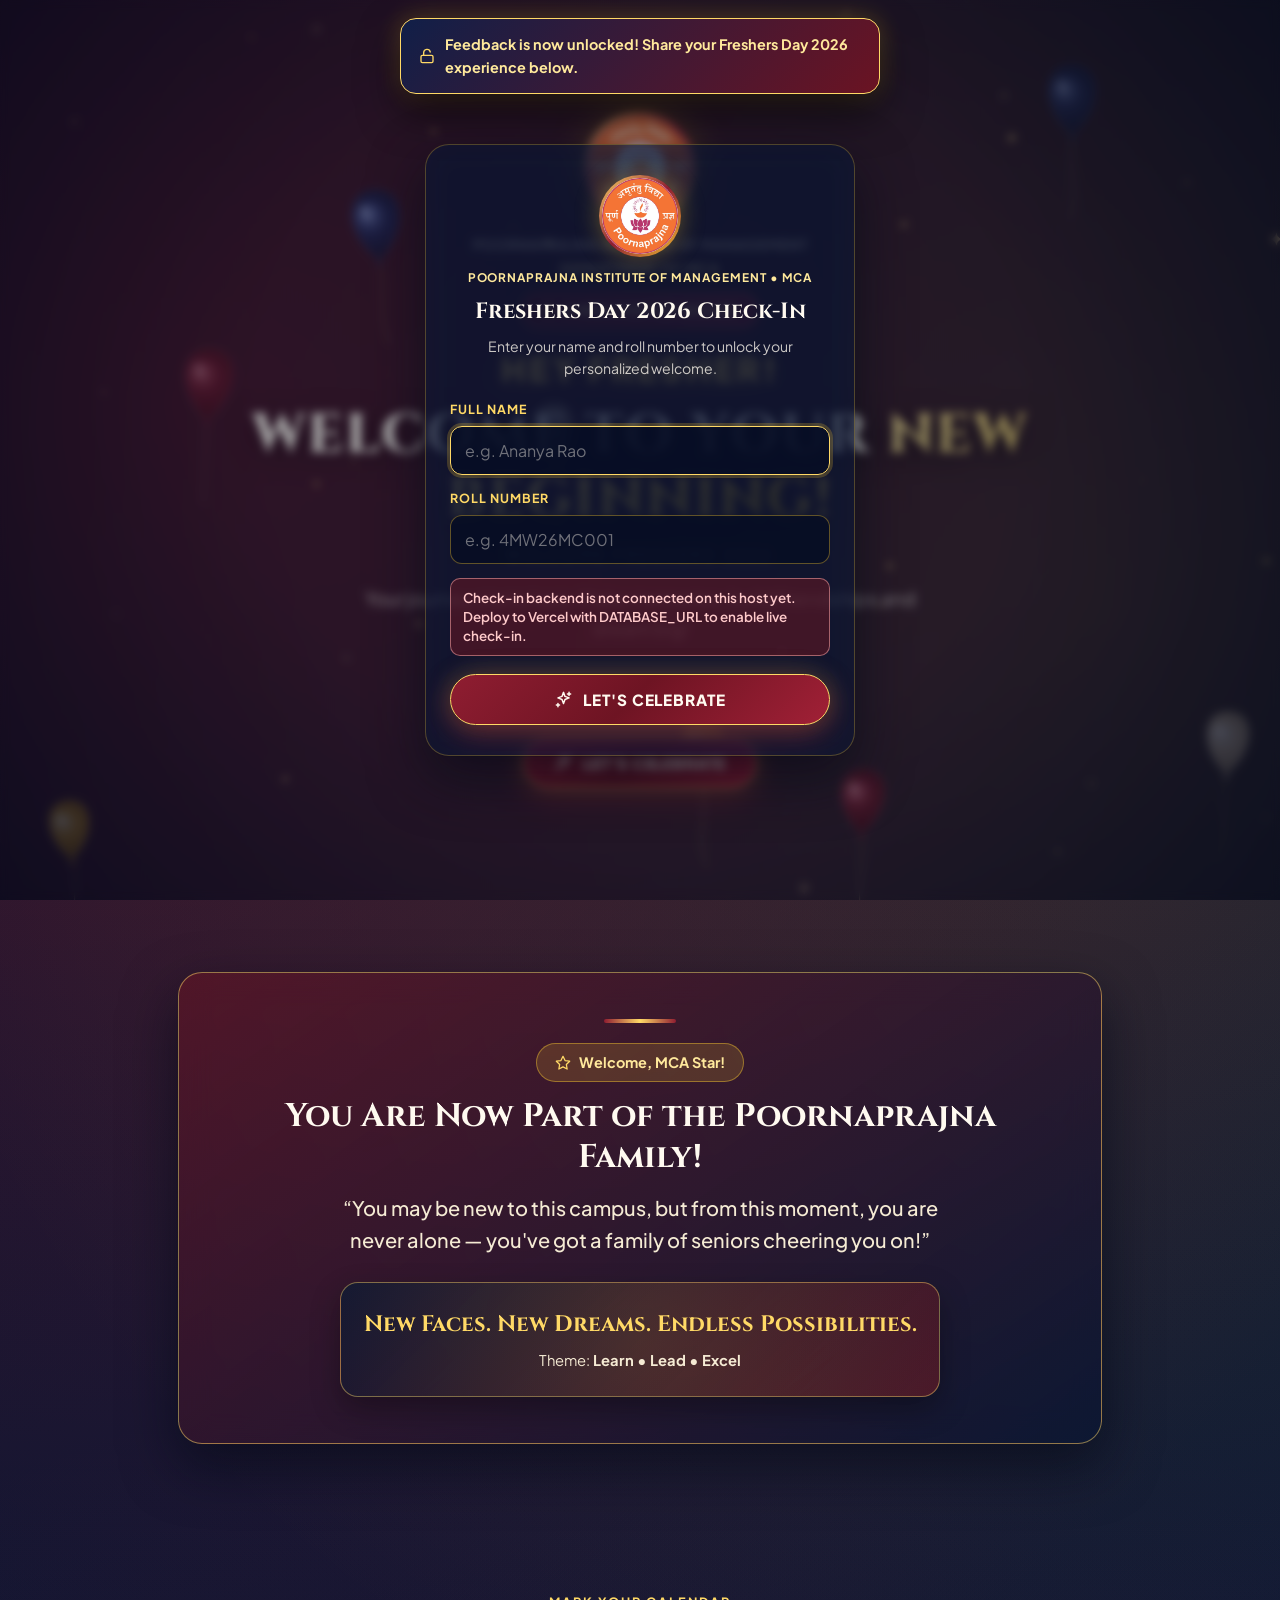
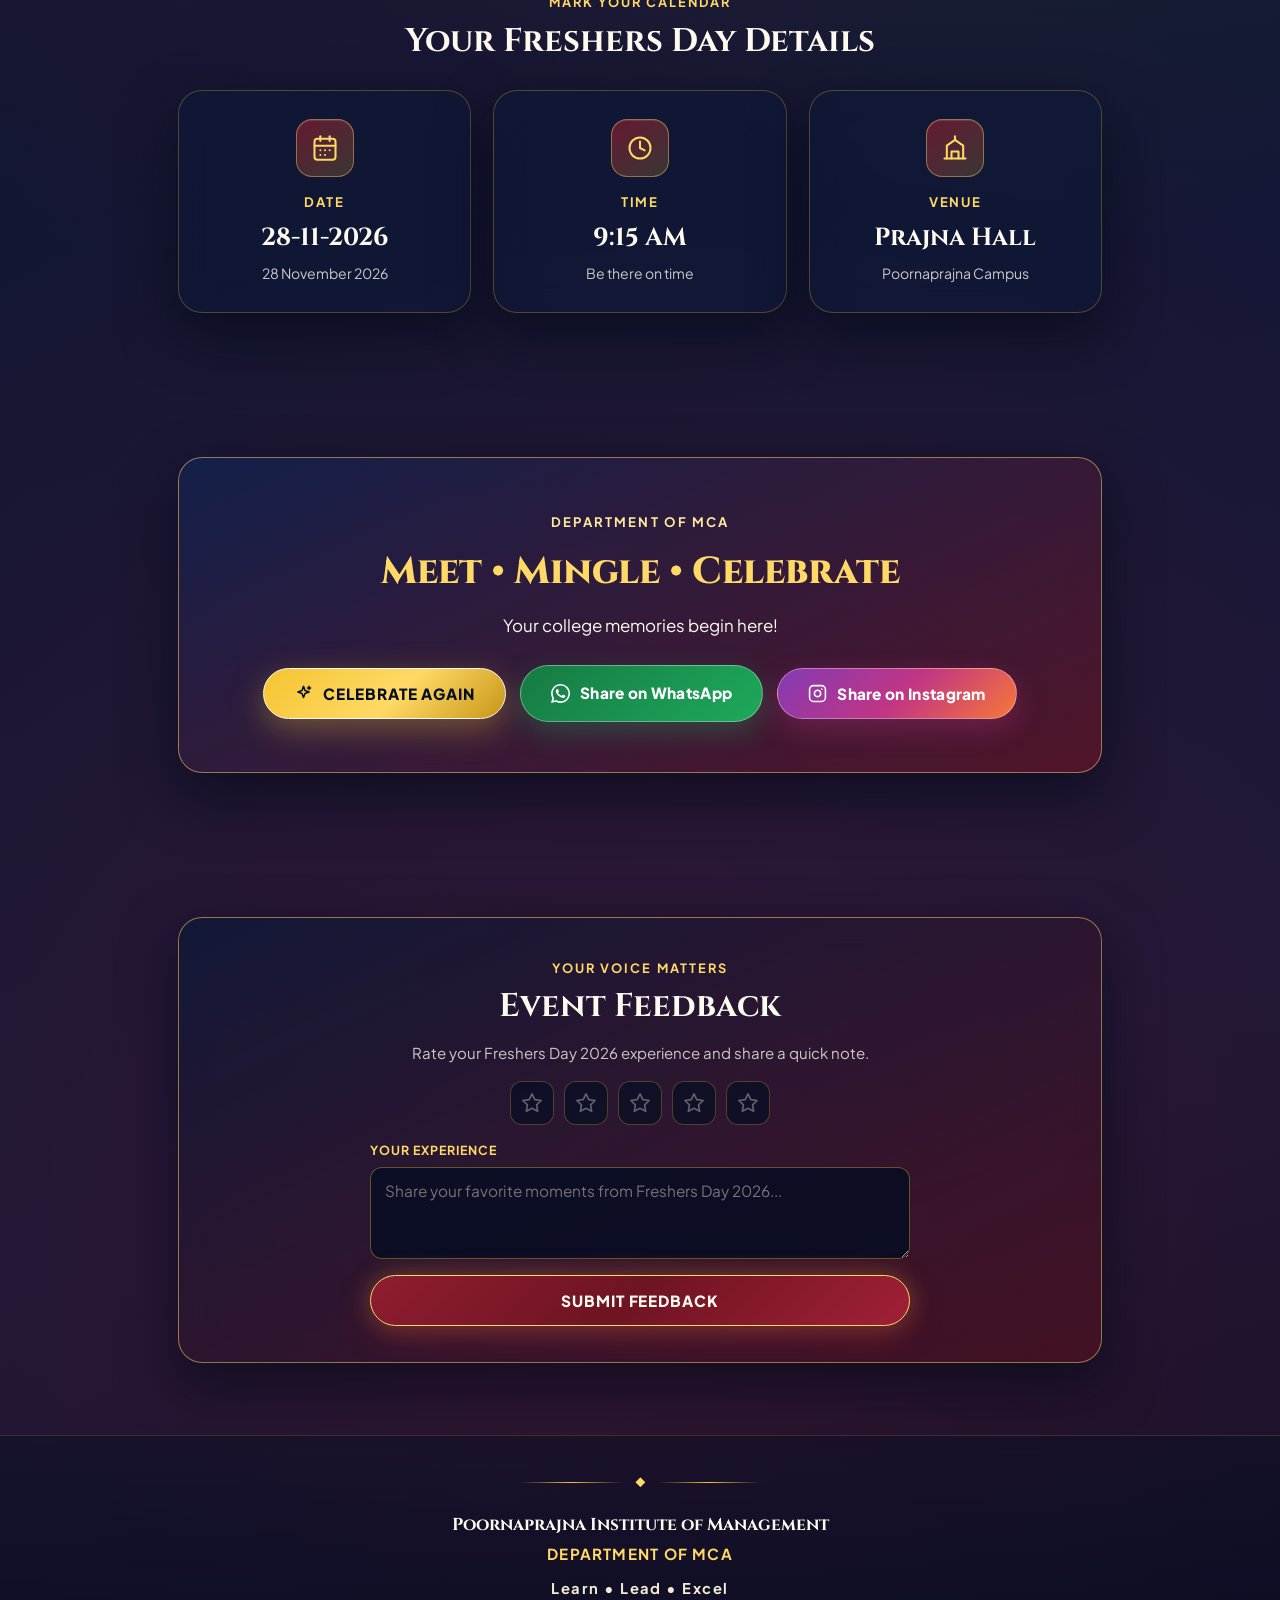
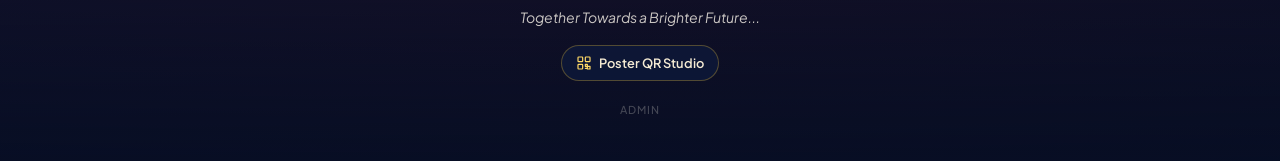
==== commit 05c3b149: "Add files via upload" ====
--- a/index.html
+++ b/index.html
@@ -24,7 +24,7 @@
   <link rel="preconnect" href="https://fonts.gstatic.com" crossorigin>
   <link href="https://fonts.googleapis.com/css2?family=Cinzel:wght@600;700;800&family=Plus+Jakarta+Sans:wght@400;500;600;700;800&display=swap" rel="stylesheet">
 
-  <link rel="stylesheet" href="styles.css?v=14">
+  <link rel="stylesheet" href="styles.css?v=15">
 </head>
 <body class="no-copy awaiting-session">
   <!-- Layer 1: Celebratory Floating Balloons & Starlight Sparkles -->
@@ -434,6 +434,6 @@
     </div>
   </footer>
 
-  <script src="app.js?v=13"></script>
+  <script src="app.js?v=16"></script>
 </body>
 </html>
--- a/styles.css
+++ b/styles.css
@@ -275,21 +275,19 @@
   margin-bottom: 6px;
 }
 
-/* Fullscreen Canvases */
+/* Fullscreen Canvases (top/left + explicit JS pixel size prevents 1cm mobile URL-bar stretch) */
 #bg-geometry-canvas {
   position: fixed;
-  inset: 0;
-  width: 100%;
-  height: 100%;
+  top: 0;
+  left: 0;
   pointer-events: none;
   z-index: 0;
 }
 
 #confetti-canvas {
   position: fixed;
-  inset: 0;
-  width: 100%;
-  height: 100%;
+  top: 0;
+  left: 0;
   pointer-events: none;
   z-index: 50;
 }
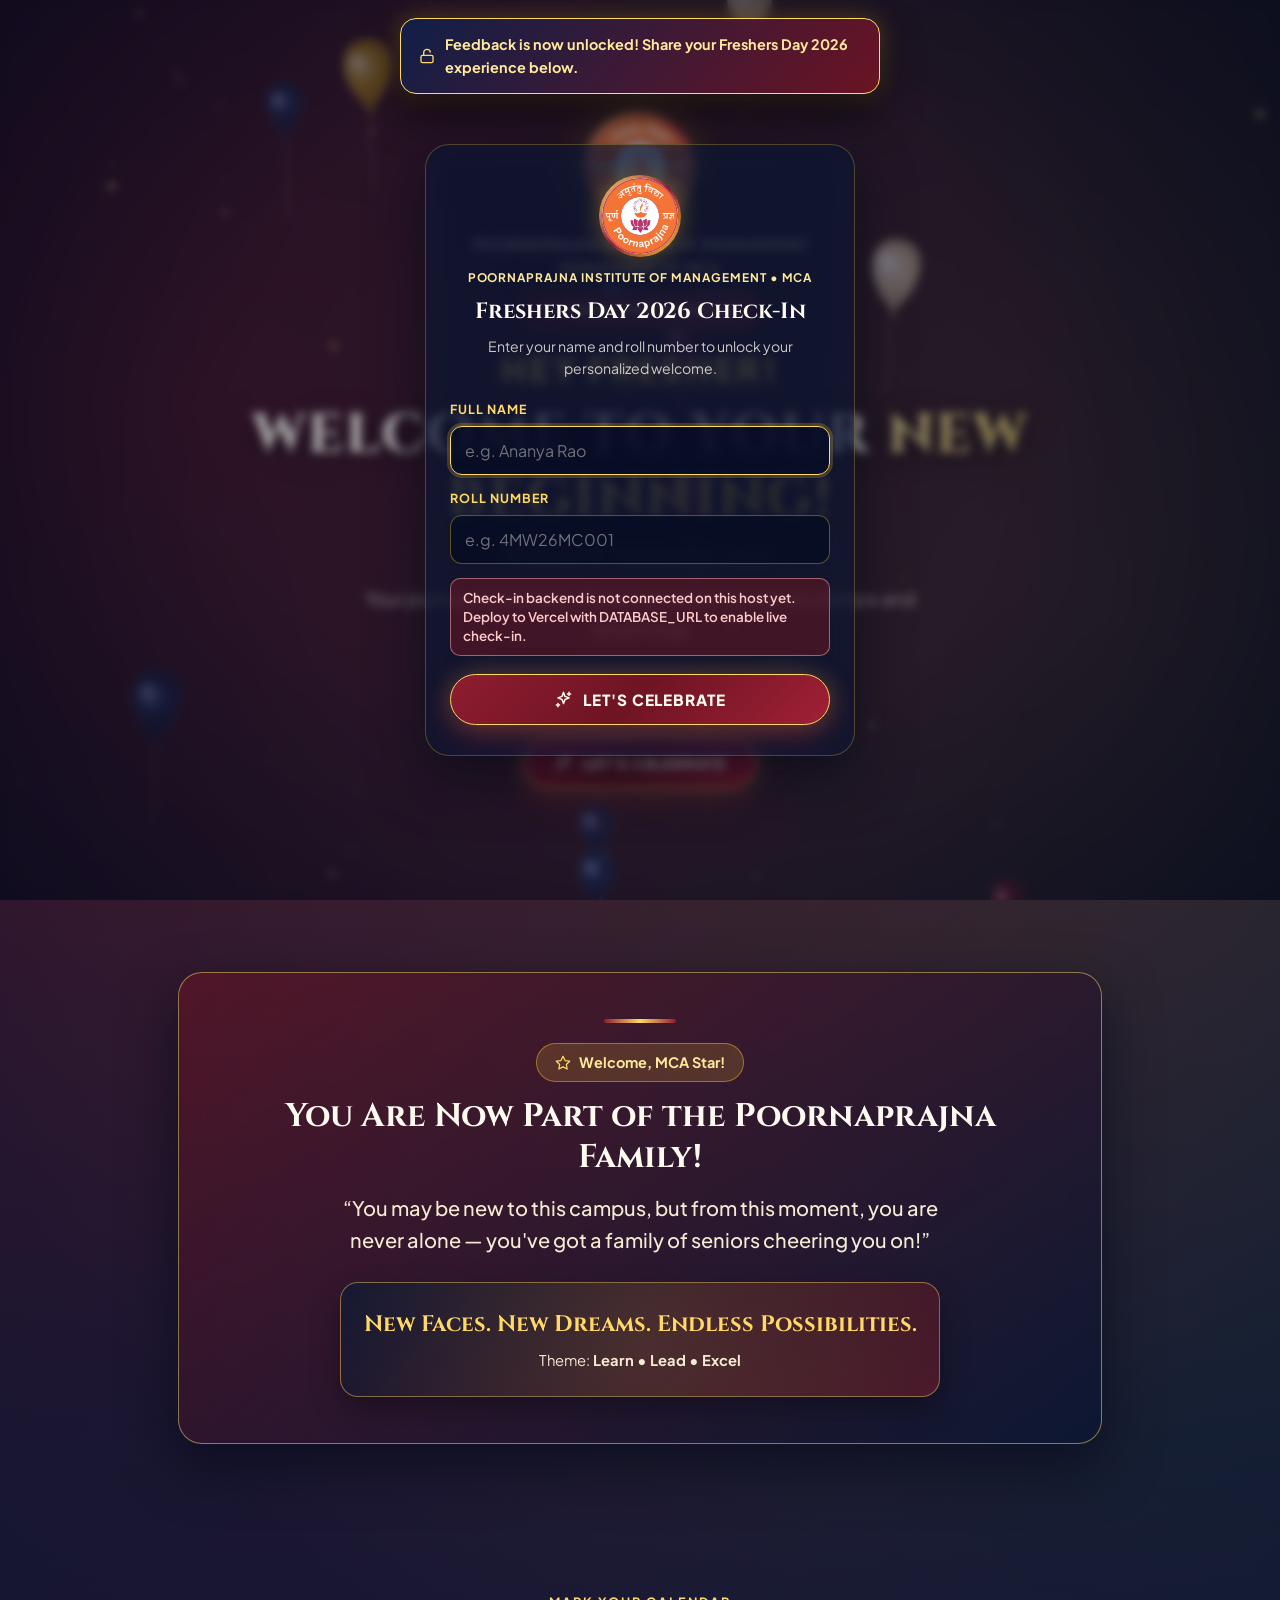
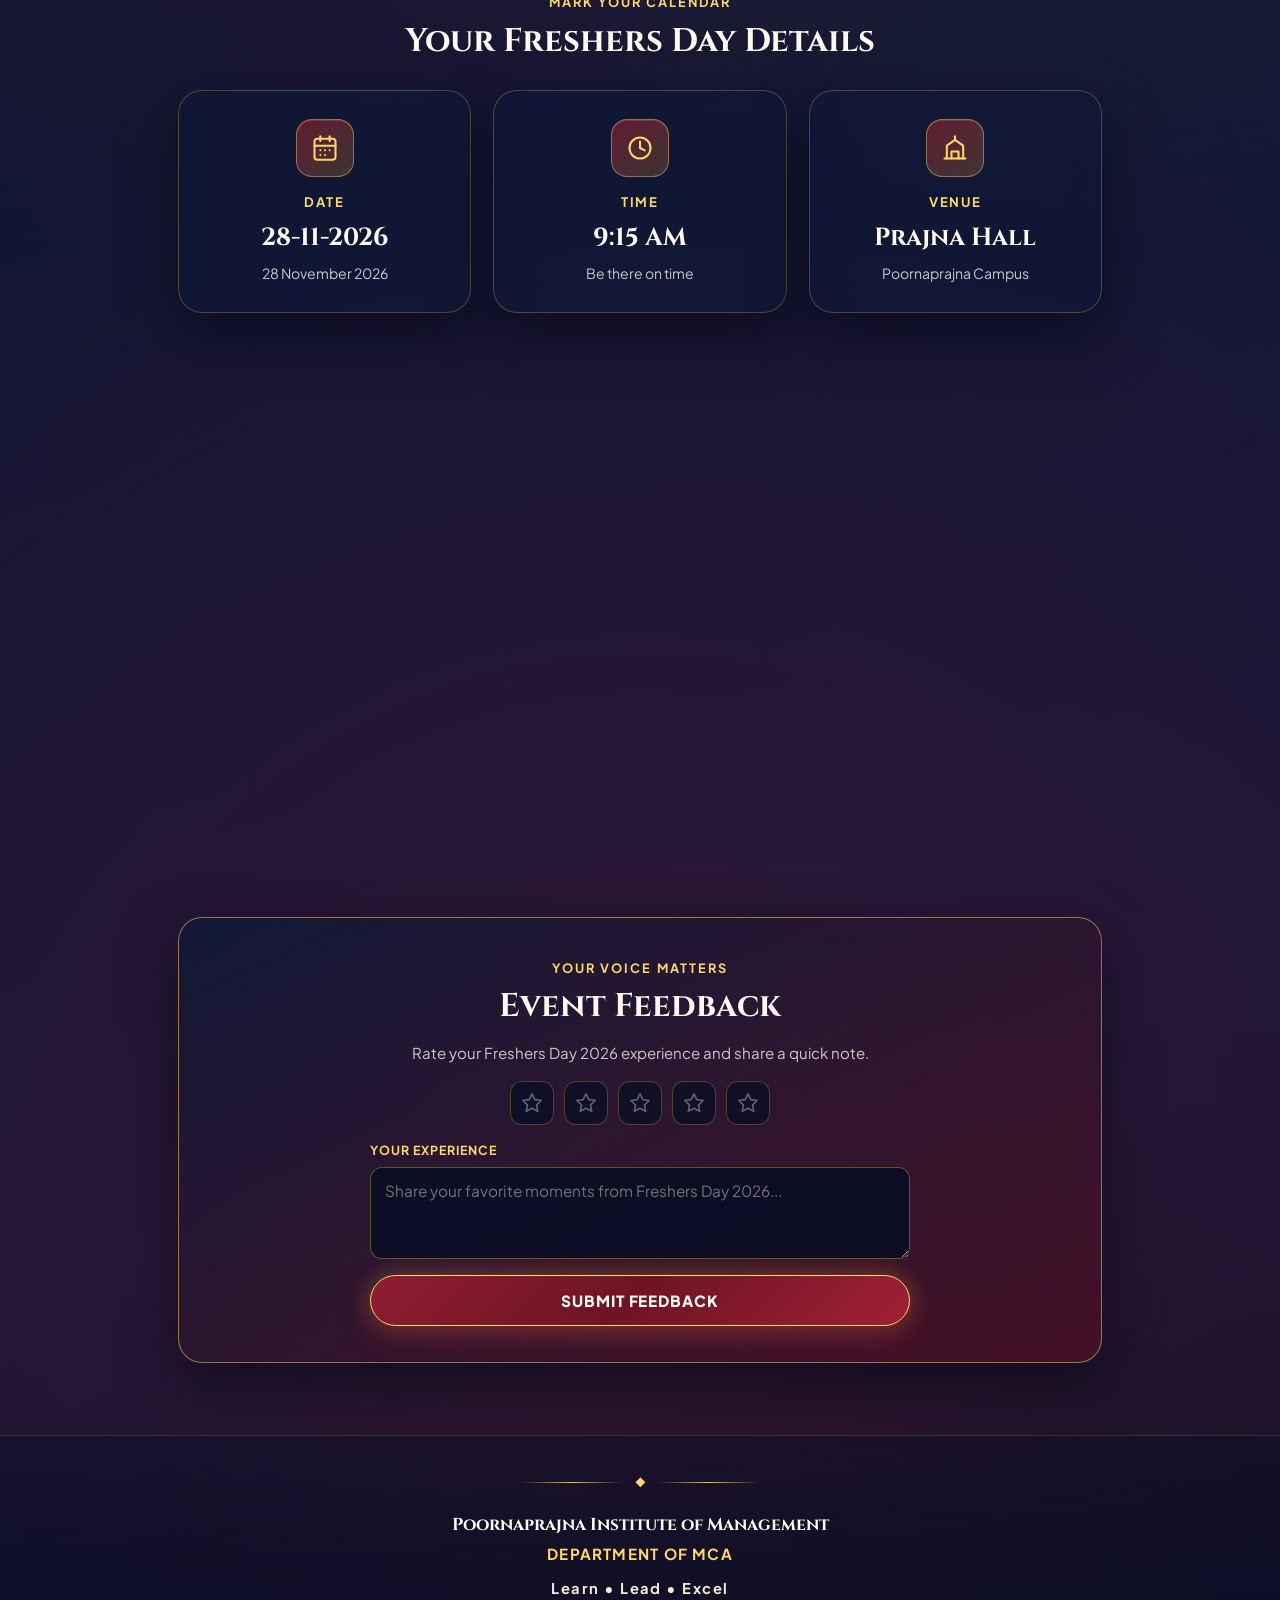
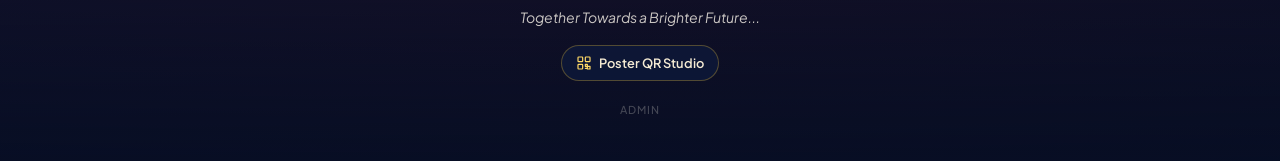
==== commit 499b86d1: "Add files via upload" ====
--- a/index.html
+++ b/index.html
@@ -295,14 +295,20 @@
               <span>Share on WhatsApp</span>
             </a>
 
-            <button id="btn-instagram-share" class="glow-btn instagram-btn" type="button">
+            <a
+              id="btn-instagram-share"
+              class="glow-btn instagram-btn"
+              href="https://www.instagram.com/"
+              target="_blank"
+              rel="noopener noreferrer"
+            >
               <svg class="btn-icon" viewBox="0 0 24 24" fill="none" stroke="currentColor" stroke-width="2" stroke-linecap="round" stroke-linejoin="round" aria-hidden="true">
                 <rect x="2" y="2" width="20" height="20" rx="5" ry="5"/>
                 <path d="M16 11.37A4 4 0 1 1 12.63 8 4 4 0 0 1 16 11.37z"/>
                 <line x1="17.5" y1="6.5" x2="17.51" y2="6.5"/>
               </svg>
               <span>Share on Instagram</span>
-            </button>
+            </a>
           </div>
         </div>
       </div>
@@ -434,6 +440,6 @@
     </div>
   </footer>
 
-  <script src="app.js?v=16"></script>
+  <script src="app.js?v=21"></script>
 </body>
 </html>
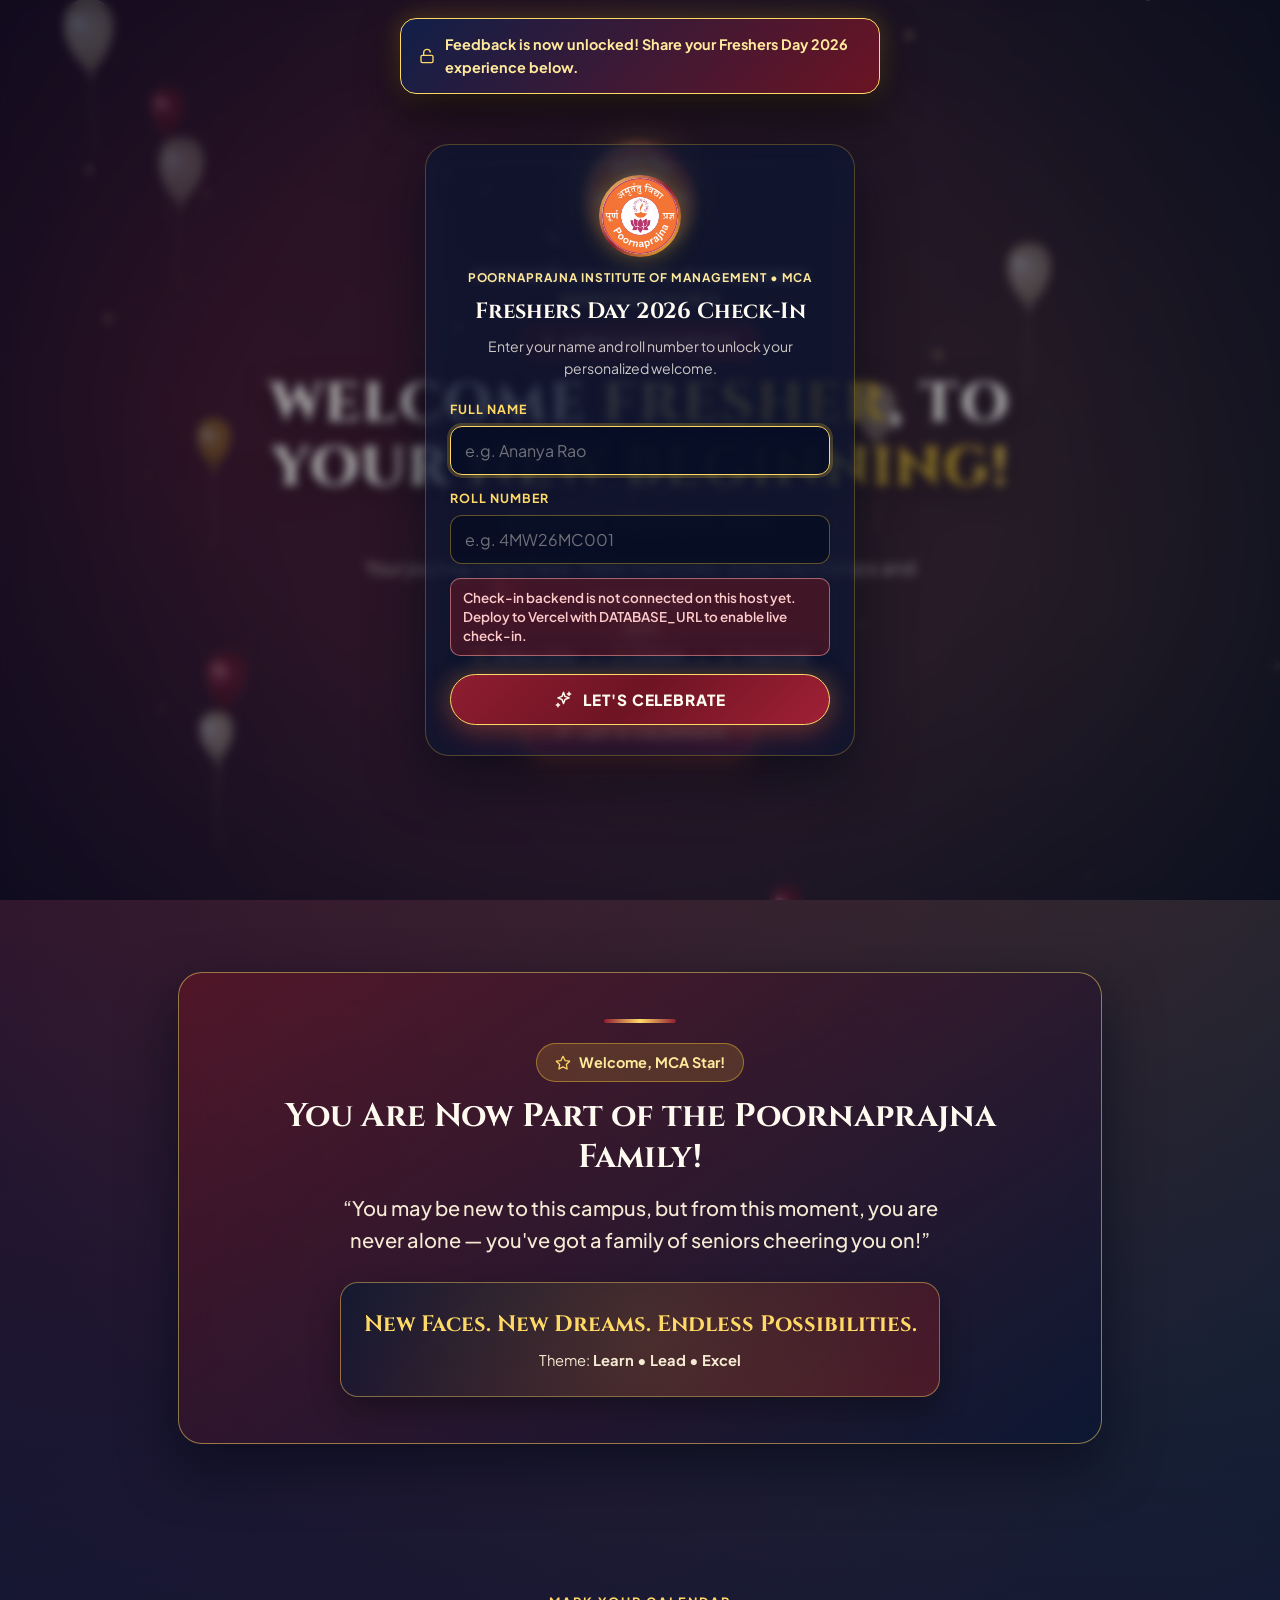
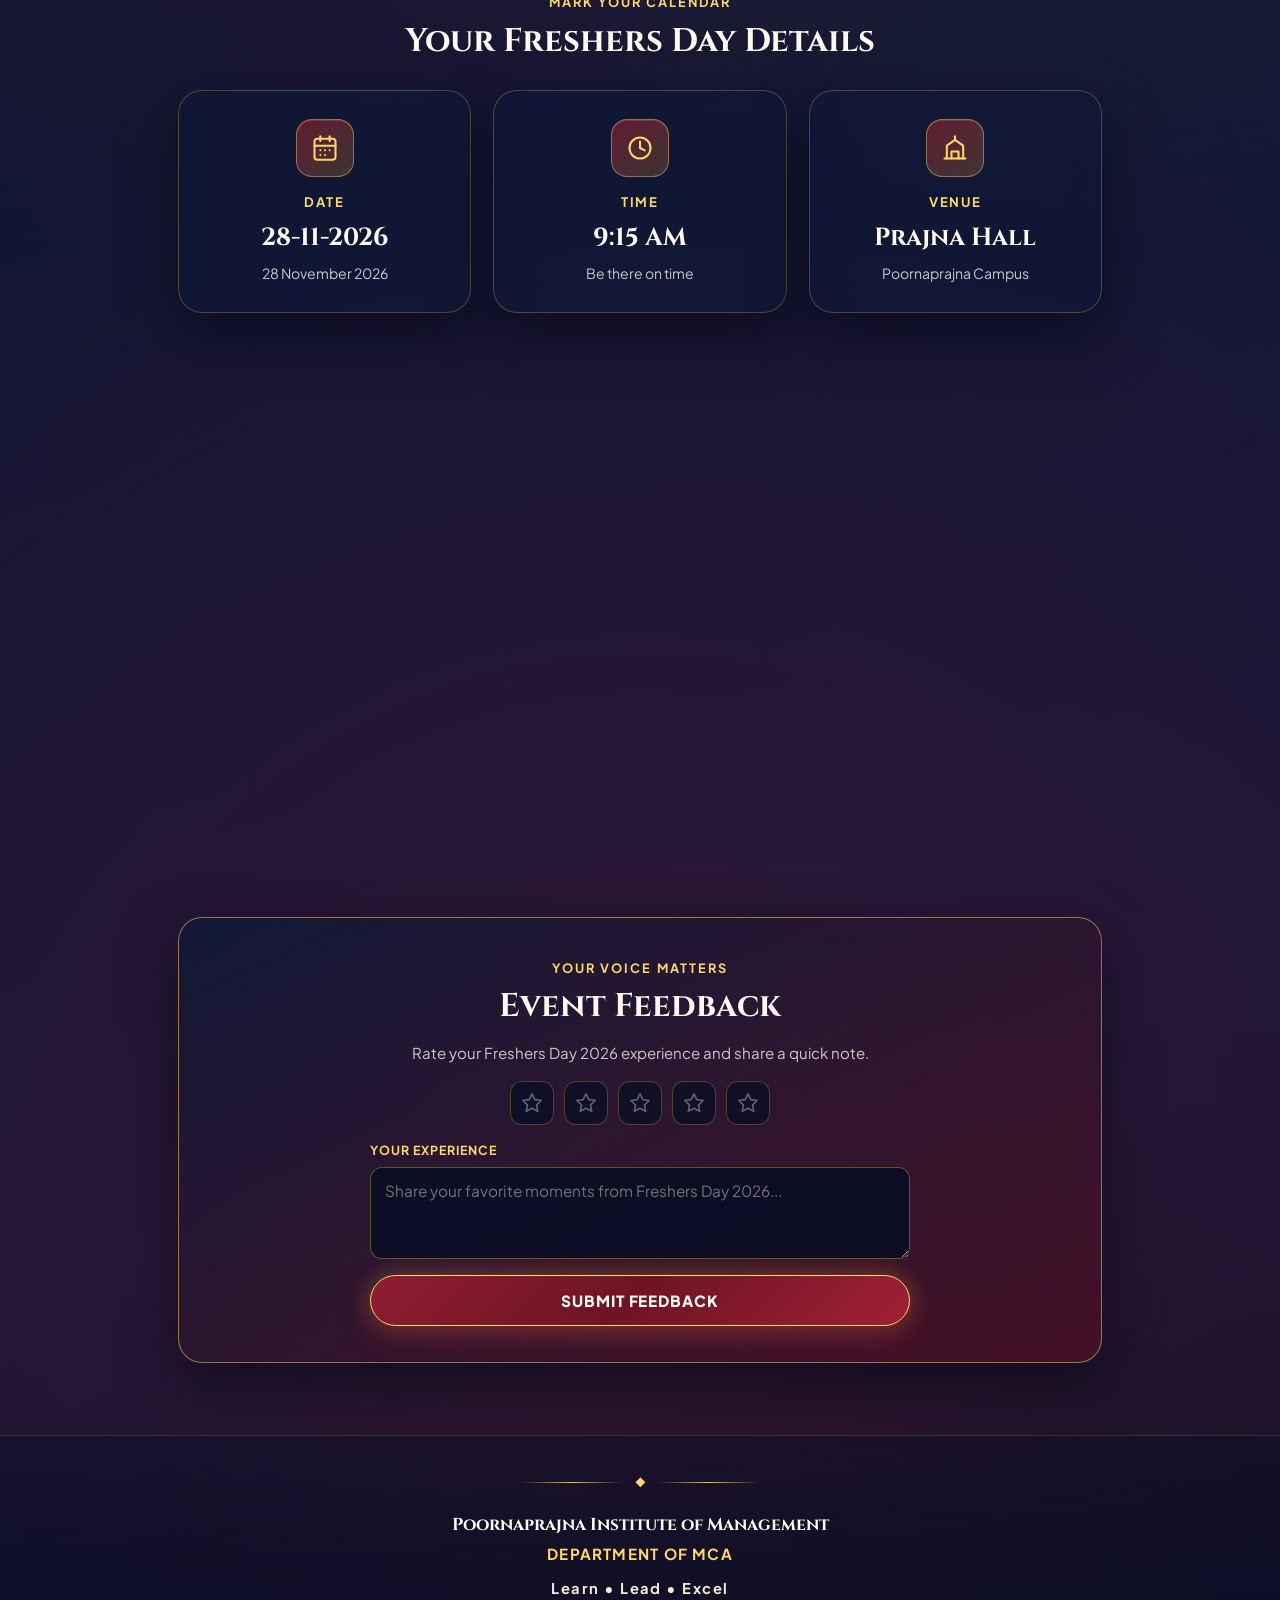
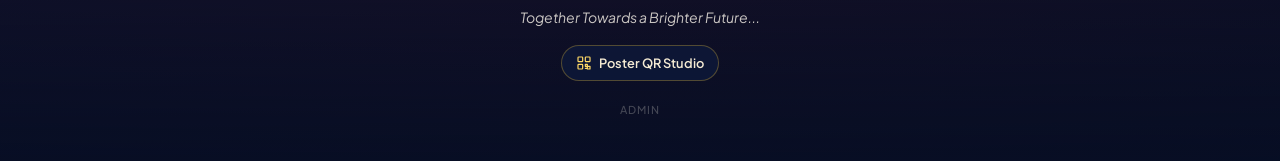
==== commit fb916dc3: "Add files via upload" ====
--- a/index.html
+++ b/index.html
@@ -124,10 +124,8 @@
           </span>
         </div>
 
-        <p id="hey-fresher-text" class="hey-fresher reveal-item">HEY FRESHER!</p>
-
         <h1 id="hero-heading" class="hero-title reveal-item">
-          WELCOME TO YOUR <span class="gold-shimmer">NEW BEGINNING!</span>
+          WELCOME <span id="hero-fresher-name" class="gold-shimmer">FRESHER</span>, TO YOUR <span class="gold-shimmer">NEW BEGINNING!</span>
         </h1>
 
         <p class="welcome-year-tag reveal-item">WELCOME FRESHERS 2026</p>
@@ -440,6 +438,6 @@
     </div>
   </footer>
 
-  <script src="app.js?v=21"></script>
+  <script src="app.js?v=22"></script>
 </body>
 </html>
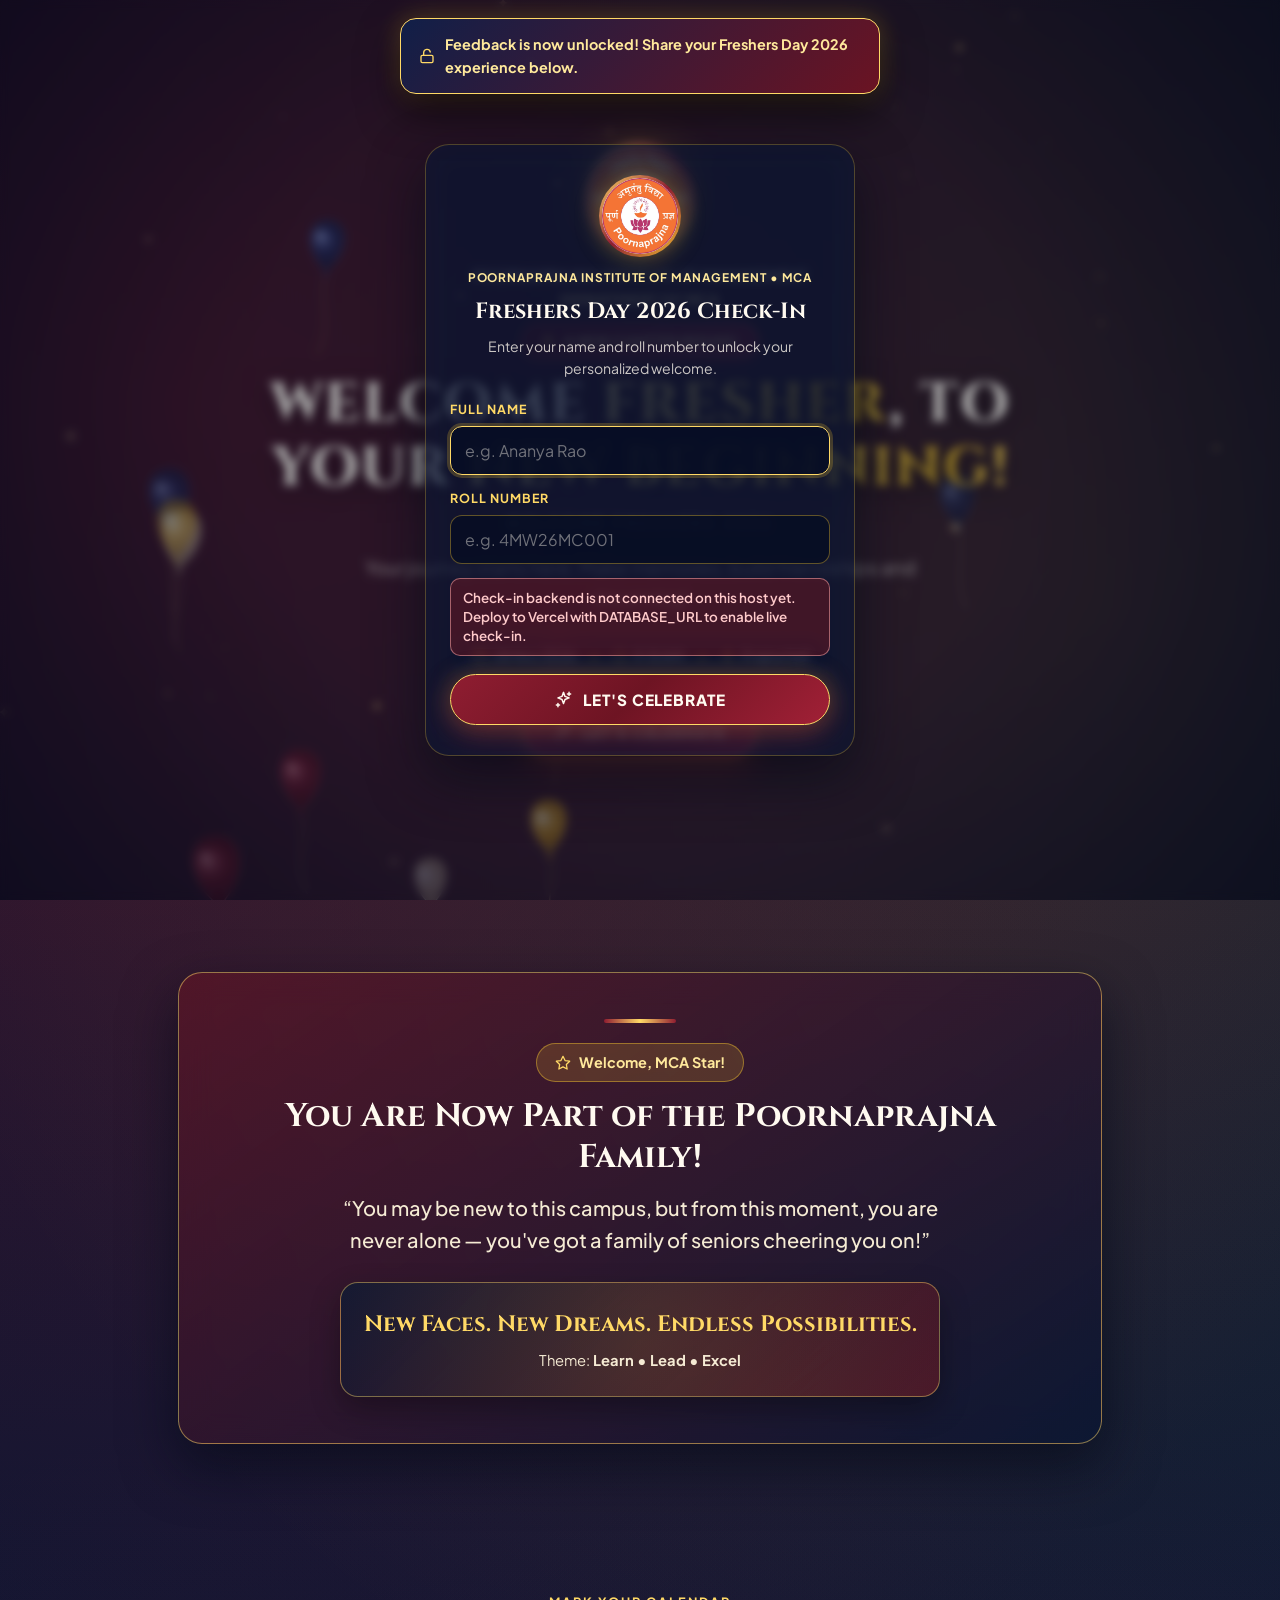
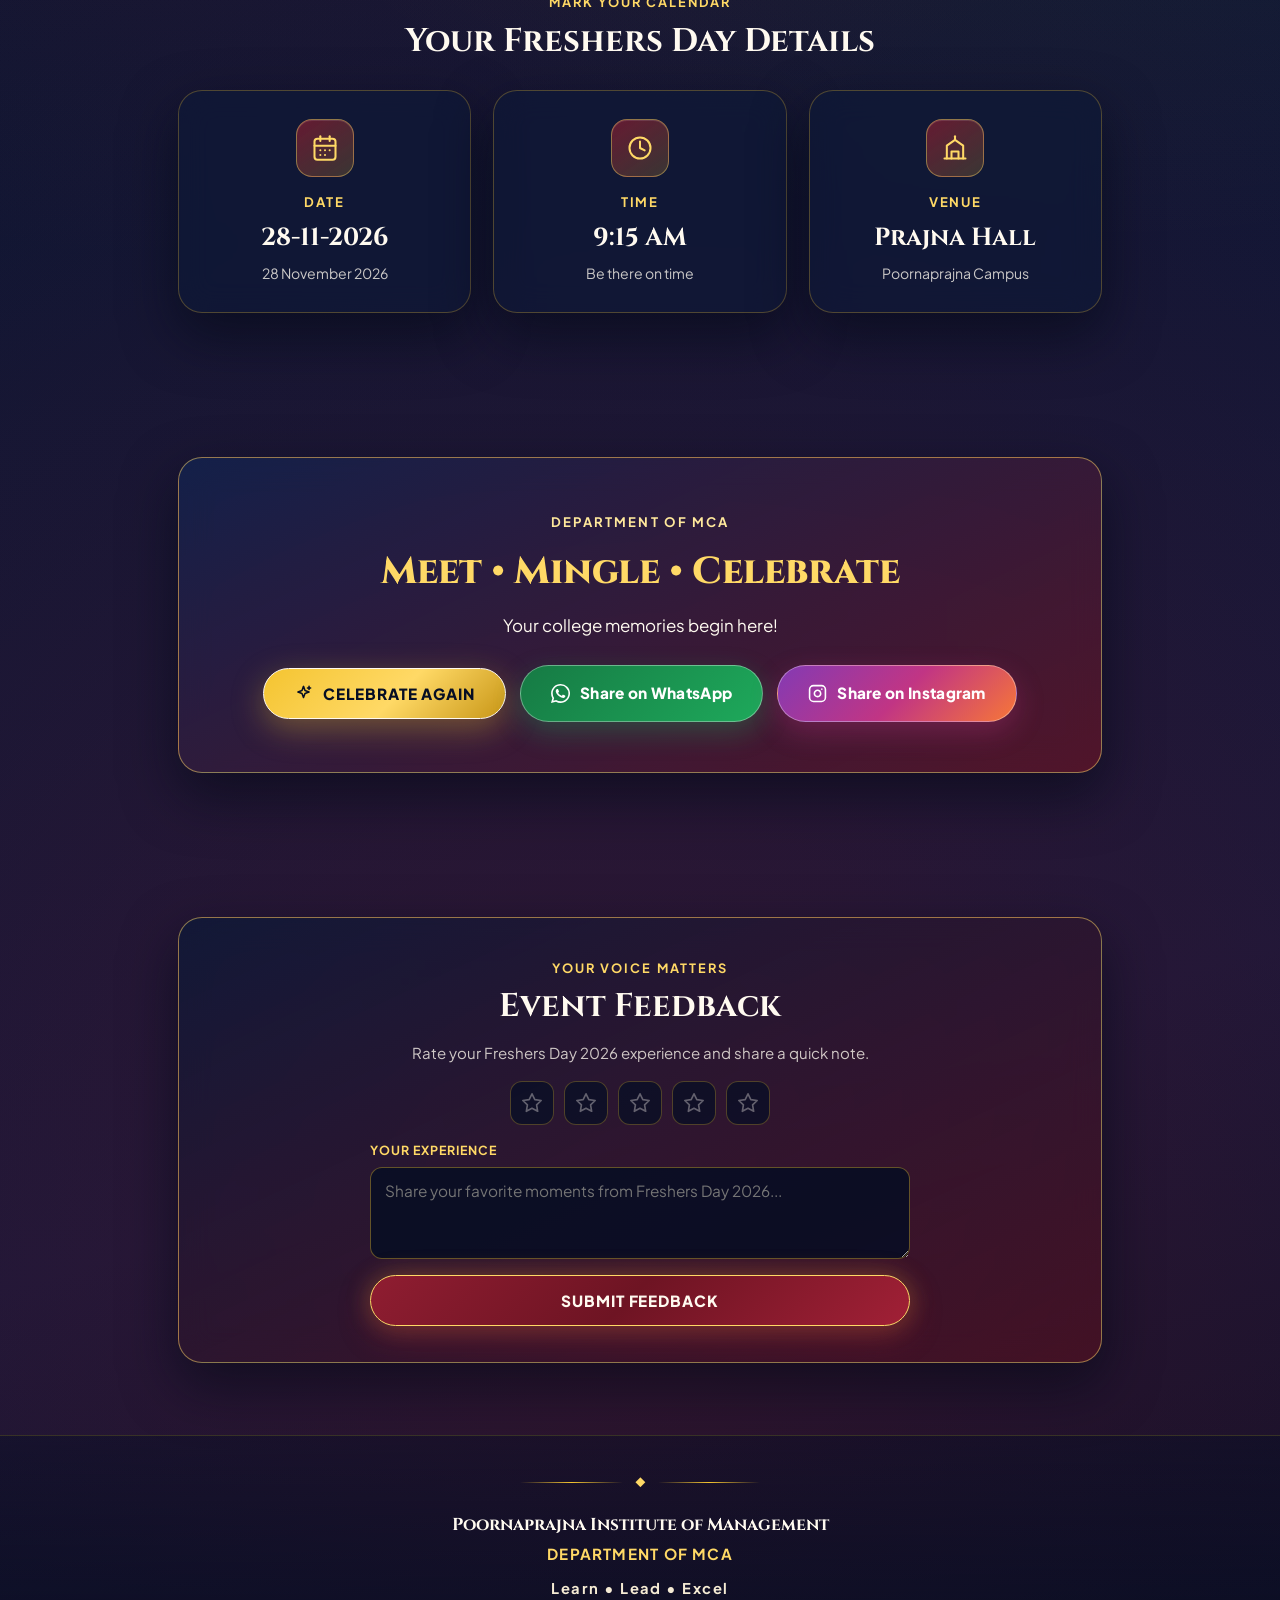
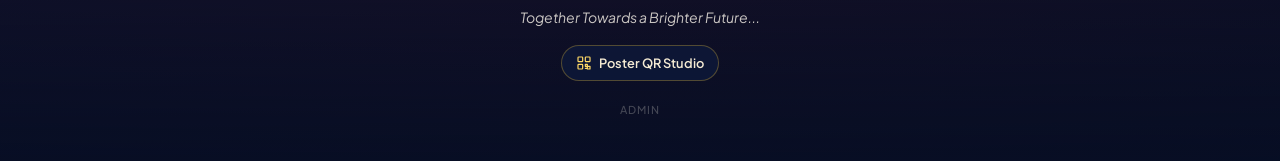
==== commit c721cf91: "Add files via upload" ====
--- a/index.html
+++ b/index.html
@@ -24,7 +24,7 @@
   <link rel="preconnect" href="https://fonts.gstatic.com" crossorigin>
   <link href="https://fonts.googleapis.com/css2?family=Cinzel:wght@600;700;800&family=Plus+Jakarta+Sans:wght@400;500;600;700;800&display=swap" rel="stylesheet">
 
-  <link rel="stylesheet" href="styles.css?v=15">
+  <link rel="stylesheet" href="styles.css?v=16">
 </head>
 <body class="no-copy awaiting-session">
   <!-- Layer 1: Celebratory Floating Balloons & Starlight Sparkles -->
@@ -82,11 +82,12 @@
         <p id="checkin-error" class="checkin-error" role="alert" hidden></p>
 
         <button id="checkin-submit" class="glow-btn primary-btn checkin-submit-btn" type="submit">
-          <svg class="btn-icon" viewBox="0 0 24 24" fill="none" stroke="currentColor" stroke-width="1.9" stroke-linecap="round" stroke-linejoin="round" aria-hidden="true">
+          <svg class="btn-icon btn-icon-idle" viewBox="0 0 24 24" fill="none" stroke="currentColor" stroke-width="1.9" stroke-linecap="round" stroke-linejoin="round" aria-hidden="true">
             <path d="M12 3l1.9 5.1L19 10l-5.1 1.9L12 17l-1.9-5.1L5 10l5.1-1.9z"/>
             <path d="M19 3v4M21 5h-4M5 17v4M7 19H3"/>
           </svg>
-          <span>LET'S CELEBRATE</span>
+          <span class="btn-spinner" aria-hidden="true"></span>
+          <span class="btn-label">LET'S CELEBRATE</span>
         </button>
       </form>
     </div>
@@ -438,6 +439,6 @@
     </div>
   </footer>
 
-  <script src="app.js?v=22"></script>
+  <script src="app.js?v=24"></script>
 </body>
 </html>
--- a/styles.css
+++ b/styles.css
@@ -226,9 +226,32 @@
 }
 
 .checkin-submit-btn:disabled {
-  opacity: 0.7;
+  opacity: 0.85;
   cursor: wait;
   transform: none;
+}
+
+.btn-spinner {
+  display: none;
+  width: 18px;
+  height: 18px;
+  border-radius: 50%;
+  border: 2.5px solid rgba(255, 250, 240, 0.3);
+  border-top-color: var(--gold-400);
+  animation: spinLoader 0.7s linear infinite;
+  flex-shrink: 0;
+}
+
+.checkin-submit-btn.is-loading .btn-icon-idle {
+  display: none;
+}
+
+.checkin-submit-btn.is-loading .btn-spinner {
+  display: inline-block;
+}
+
+@keyframes spinLoader {
+  to { transform: rotate(360deg); }
 }
 
 .checkin-ready {
